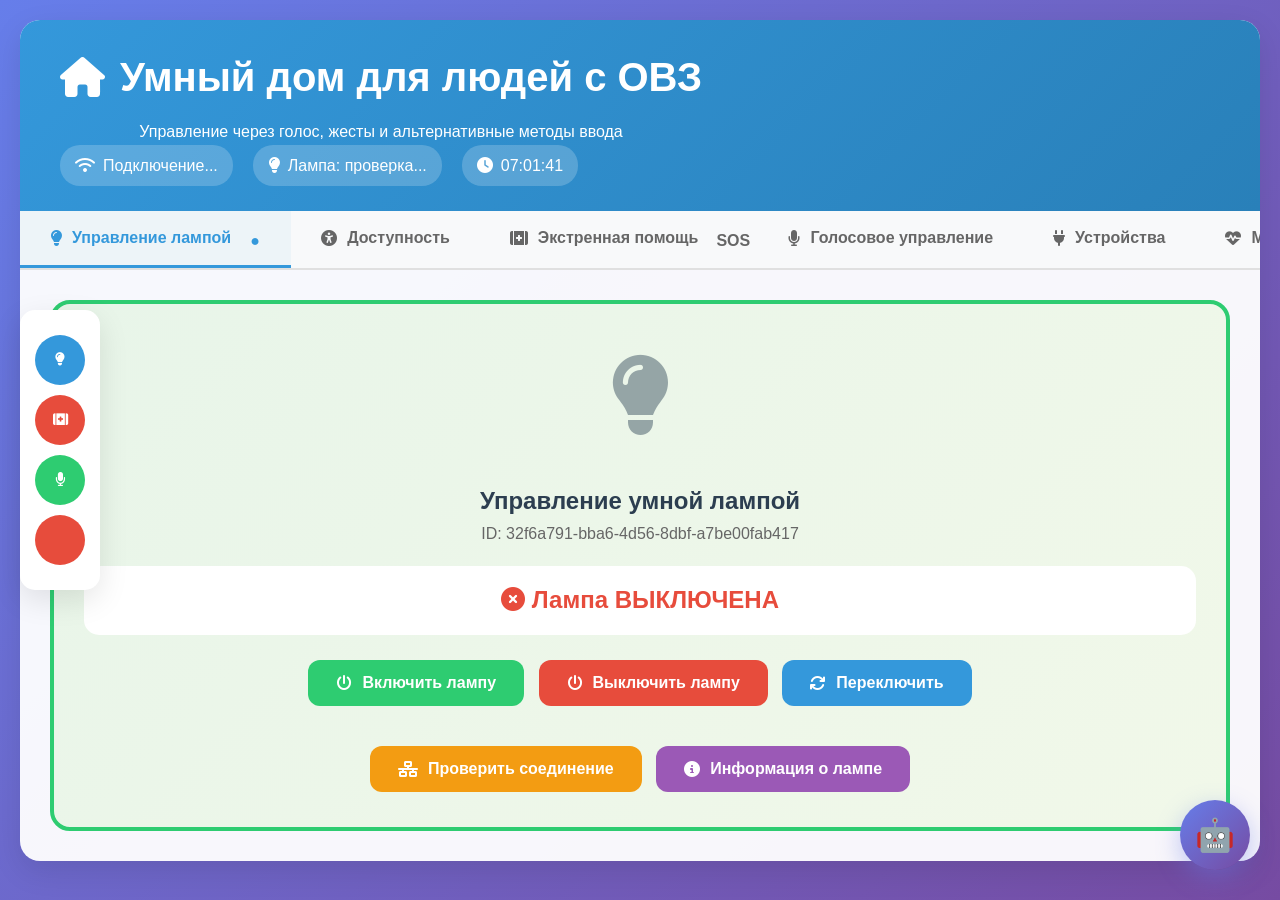
==== index.html @ 2a5819a3 "Add files via upload" ====
<!DOCTYPE html>
<html lang="ru">
<head>
    <meta charset="UTF-8">
    <meta name="viewport" content="width=device-width, initial-scale=1.0">
    <title>Умный дом для людей с ОВЗ</title>
    <link rel="stylesheet" href="https://cdnjs.cloudflare.com/ajax/libs/font-awesome/6.4.0/css/all.min.css">
    <style>
        /* ========== СБРОС СТИЛЕЙ И ОСНОВНЫЕ НАСТРОЙКИ ========== */
        * {
            margin: 0;
            padding: 0;
            box-sizing: border-box;
        }

        :root {
            --primary-color: #3498db;
            --secondary-color: #2ecc71;
            --danger-color: #e74c3c;
            --warning-color: #f39c12;
            --dark-color: #2c3e50;
            --light-color: #ecf0f1;
            --bg-gradient: linear-gradient(135deg, #667eea 0%, #764ba2 100%);
            --card-shadow: 0 10px 30px rgba(0, 0, 0, 0.1);
            --transition: all 0.3s ease;
        }

        body {
            font-family: 'Segoe UI', Tahoma, Geneva, Verdana, sans-serif;
            background: var(--bg-gradient);
            color: #333;
            line-height: 1.6;
            min-height: 100vh;
            padding: 20px;
        }

        .container {
            max-width: 1400px;
            margin: 0 auto;
            background: rgba(255, 255, 255, 0.95);
            border-radius: 20px;
            box-shadow: var(--card-shadow);
            overflow: hidden;
        }

        header {
            background: linear-gradient(135deg, var(--primary-color), #2980b9);
            color: white;
            padding: 25px 40px;
            text-align: center;
        }

        .header-content {
            display: flex;
            justify-content: space-between;
            align-items: center;
            flex-wrap: wrap;
        }

        h1 {
            font-size: 2.5rem;
            margin-bottom: 10px;
            display: flex;
            align-items: center;
            gap: 15px;
        }

        .status-bar {
            display: flex;
            gap: 20px;
            flex-wrap: wrap;
        }

        .status-item {
            background: rgba(255, 255, 255, 0.2);
            padding: 8px 15px;
            border-radius: 20px;
            display: flex;
            align-items: center;
            gap: 8px;
        }

        /* ========== ВКЛАДКИ ========== */
        .tabs {
            display: flex;
            background: #f8f9fa;
            border-bottom: 2px solid #e0e0e0;
            overflow-x: auto;
        }

        .tab-btn {
            padding: 18px 30px;
            background: none;
            border: none;
            border-bottom: 3px solid transparent;
            font-size: 16px;
            font-weight: 600;
            color: #666;
            cursor: pointer;
            display: flex;
            align-items: center;
            gap: 10px;
            white-space: nowrap;
            transition: var(--transition);
        }

        .tab-btn:hover {
            background: rgba(52, 152, 219, 0.1);
            color: var(--primary-color);
        }

        .tab-btn.active {
            color: var(--primary-color);
            border-bottom-color: var(--primary-color);
            background: rgba(52, 152, 219, 0.05);
        }

        .tab-content {
            display: none;
            padding: 30px;
            animation: fadeIn 0.5s ease;
        }

        @keyframes fadeIn {
            from { opacity: 0; transform: translateY(10px); }
            to { opacity: 1; transform: translateY(0); }
        }

        .tab-content.active {
            display: block;
        }

        /* ========== КАРТОЧКИ ========== */
        .cards-grid {
            display: grid;
            grid-template-columns: repeat(auto-fill, minmax(350px, 1fr));
            gap: 25px;
            margin-top: 20px;
        }

        .card {
            background: white;
            border-radius: 15px;
            padding: 25px;
            box-shadow: 0 5px 15px rgba(0, 0, 0, 0.05);
            border: 2px solid #f0f0f0;
            transition: var(--transition);
        }

        .card:hover {
            transform: translateY(-5px);
            box-shadow: 0 15px 30px rgba(0, 0, 0, 0.1);
        }

        .card-header {
            display: flex;
            justify-content: space-between;
            align-items: center;
            margin-bottom: 20px;
            padding-bottom: 15px;
            border-bottom: 2px solid #f0f0f0;
        }

        .card-title {
            font-size: 1.4rem;
            color: var(--dark-color);
            display: flex;
            align-items: center;
            gap: 10px;
        }

        /* ========== КНОПКИ ========== */
        .btn {
            padding: 14px 28px;
            border: none;
            border-radius: 12px;
            font-size: 16px;
            font-weight: 600;
            cursor: pointer;
            display: inline-flex;
            align-items: center;
            gap: 10px;
            transition: var(--transition);
            margin: 5px;
        }

        .btn-primary {
            background: var(--primary-color);
            color: white;
        }
        .btn-primary:hover {
            background: #2980b9;
            transform: translateY(-2px);
        }

        .btn-success {
            background: var(--secondary-color);
            color: white;
        }
        .btn-success:hover {
            background: #27ae60;
        }

        .btn-danger {
            background: var(--danger-color);
            color: white;
        }
        .btn-danger:hover {
            background: #c0392b;
        }

        .btn-warning {
            background: var(--warning-color);
            color: white;
        }
        .btn-warning:hover {
            background: #d68910;
        }

        .btn:disabled {
            opacity: 0.5;
            cursor: not-allowed;
        }

        .badge {
            display: inline-block;
            width: 12px;
            height: 12px;
            border-radius: 50%;
            margin-left: 8px;
        }
        .badge.online { background-color: #2ecc71; box-shadow: 0 0 8px #2ecc71; }
        .badge.offline { background-color: #e74c3c; box-shadow: 0 0 8px #e74c3c; }

        /* ========== ЛОГ СОБЫТИЙ ========== */
        .log-container {
            background: #1a1a1a;
            color: #00ff00;
            padding: 20px;
            border-radius: 15px;
            height: 300px;
            overflow-y: auto;
            font-family: 'Courier New', monospace;
            margin-top: 20px;
        }

        .log-entry {
            padding: 10px;
            border-bottom: 1px solid #333;
            animation: slideIn 0.3s ease;
        }

        @keyframes slideIn {
            from { opacity: 0; transform: translateX(-10px); }
            to { opacity: 1; transform: translateX(0); }
        }

        /* ========== ЭКСТРЕННАЯ ПАНЕЛЬ ========== */
        .emergency-panel {
            background: linear-gradient(135deg, #ffcccc, #ff9999);
            padding: 25px;
            border-radius: 15px;
            border: 3px solid var(--danger-color);
            text-align: center;
        }

        .sos-button {
            animation: sosPulse 1.5s infinite;
            padding: 20px 40px;
            font-size: 24px;
        }

        @keyframes sosPulse {
            0% { transform: scale(1); box-shadow: 0 0 0 0 rgba(231, 76, 60, 0.7); }
            50% { transform: scale(1.05); box-shadow: 0 0 0 15px rgba(231, 76, 60, 0); }
            100% { transform: scale(1); box-shadow: 0 0 0 0 rgba(231, 76, 60, 0); }
        }

        /* ========== ГОЛОСОВАЯ ОБРАТНАЯ СВЯЗЬ ========== */
        .voice-feedback {
            position: fixed;
            bottom: 20px;
            right: 20px;
            background: white;
            padding: 15px;
            border-radius: 15px;
            box-shadow: 0 10px 30px rgba(0,0,0,0.2);
            z-index: 1000;
            display: flex;
            align-items: center;
            gap: 15px;
        }

        .voice-animation {
            width: 40px;
            height: 40px;
            background: var(--primary-color);
            border-radius: 50%;
            animation: pulse 1.5s infinite;
        }

        @keyframes pulse {
            0% { transform: scale(1); opacity: 1; }
            50% { transform: scale(1.1); opacity: 0.7; }
            100% { transform: scale(1); opacity: 1; }
        }

        /* ========== УВЕДОМЛЕНИЯ ========== */
        .notification {
            position: fixed;
            top: 20px;
            right: 20px;
            padding: 20px;
            border-radius: 10px;
            color: white;
            z-index: 1000;
            animation: slideInRight 0.5s ease;
            display: flex;
            align-items: center;
            gap: 15px;
        }

        @keyframes slideInRight {
            from { transform: translateX(100%); opacity: 0; }
            to { transform: translateX(0); opacity: 1; }
        }

        .notification-success { background: var(--secondary-color); }
        .notification-error { background: var(--danger-color); }
        .notification-info { background: var(--primary-color); }

        /* ========== АДАПТИВНОСТЬ ========== */
        @media (max-width: 768px) {
            .container { padding: 10px; }
            header { padding: 20px; }
            h1 { font-size: 1.8rem; }
            .tabs { flex-wrap: wrap; }
            .tab-btn { padding: 15px; flex: 1; min-width: 120px; }
            .cards-grid { grid-template-columns: 1fr; }
            .btn { width: 100%; margin: 5px 0; }
        }
    </style>
</head>
<body>
    <!-- Быстрый доступ -->
    <div class="quick-access" style="position: fixed; left: 20px; top: 50%; transform: translateY(-50%); background: white; border-radius: 15px; padding: 15px; box-shadow: 0 10px 30px rgba(0,0,0,0.1); z-index: 1000;">
        <button class="quick-access-btn" onclick="openTab('lamp')" title="Управление лампой" style="width:50px; height:50px; border-radius:50%; background:#3498db; color:white; border:none; margin:10px 0; cursor:pointer; display:flex; align-items:center; justify-content:center; transition:all 0.3s;" aria-label="Управление лампой">
            <i class="fas fa-lightbulb"></i>
        </button>
        <button class="quick-access-btn" onclick="openTab('emergency')" title="Экстренная помощь" style="width:50px; height:50px; border-radius:50%; background:#e74c3c; color:white; border:none; margin:10px 0; cursor:pointer; display:flex; align-items:center; justify-content:center; transition:all 0.3s;" aria-label="Экстренная помощь">
            <i class="fas fa-first-aid"></i>
        </button>
        <button class="quick-access-btn" onclick="openTab('voice')" title="Голосовое управление" style="width:50px; height:50px; border-radius:50%; background:#2ecc71; color:white; border:none; margin:10px 0; cursor:pointer; display:flex; align-items:center; justify-content:center; transition:all 0.3s;" aria-label="Голосовое управление">
            <i class="fas fa-microphone"></i>
        </button>
        <button class="quick-access-btn" onclick="activateSOS()" title="SOS" style="width:50px; height:50px; border-radius:50%; background:#e74c3c; color:white; border:none; margin:10px 0; cursor:pointer; display:flex; align-items:center; justify-content:center; transition:all 0.3s; animation:sosPulse 1.5s infinite;" aria-label="Экстренная кнопка SOS">
            <i class="fas fa-sos"></i>
        </button>
    </div>

    <!-- Голосовая обратная связь -->
    <div class="voice-feedback" id="voiceFeedback" style="display: none;" aria-live="polite">
        <div class="voice-animation"></div>
        <div id="voiceText">Слушаю вашу команду...</div>
    </div>

    <!-- Уведомления -->
    <div id="notificationArea" aria-live="assertive"></div>

    <div class="container">
        <!-- Шапка -->
        <header>
            <div class="header-content">
                <div>
                    <h1><i class="fas fa-home" aria-hidden="true"></i> Умный дом для людей с ОВЗ</h1>
                    <p>Управление через голос, жесты и альтернативные методы ввода</p>
                </div>
                <div class="status-bar">
                    <div class="status-item" id="connectionStatus">
                        <i class="fas fa-wifi" aria-hidden="true"></i> <span>Подключение...</span>
                    </div>
                    <div class="status-item" id="lampStatusHeader">
                        <i class="fas fa-lightbulb" aria-hidden="true"></i> <span>Лампа: проверка...</span>
                    </div>
                    <div class="status-item">
                        <i class="fas fa-clock" aria-hidden="true"></i> <span id="currentTime">00:00</span>
                    </div>
                </div>
            </div>
        </header>

        <!-- Вкладки -->
        <div class="tabs" role="tablist">
            <button class="tab-btn active" onclick="openTab('lamp')" id="tabLamp" role="tab" aria-selected="true" aria-controls="tabLampContent">
                <i class="fas fa-lightbulb" aria-hidden="true"></i> Управление лампой <span class="badge" id="lampBadge">●</span>
            </button>
            <button class="tab-btn" onclick="openTab('accessibility')" id="tabAccessibility" role="tab" aria-selected="false" aria-controls="tabAccessibilityContent">
                <i class="fas fa-universal-access" aria-hidden="true"></i> Доступность
            </button>
            <button class="tab-btn" onclick="openTab('emergency')" id="tabEmergency" role="tab" aria-selected="false" aria-controls="tabEmergencyContent">
                <i class="fas fa-first-aid" aria-hidden="true"></i> Экстренная помощь <span class="badge">SOS</span>
            </button>
            <button class="tab-btn" onclick="openTab('voice')" id="tabVoice" role="tab" aria-selected="false" aria-controls="tabVoiceContent">
                <i class="fas fa-microphone" aria-hidden="true"></i> Голосовое управление
            </button>
            <button class="tab-btn" onclick="openTab('devices')" id="tabDevices" role="tab" aria-selected="false" aria-controls="tabDevicesContent">
                <i class="fas fa-plug" aria-hidden="true"></i> Устройства
            </button>
            <button class="tab-btn" onclick="openTab('monitoring')" id="tabMonitoring" role="tab" aria-selected="false" aria-controls="tabMonitoringContent">
                <i class="fas fa-heartbeat" aria-hidden="true"></i> Мониторинг
            </button>
            <button class="tab-btn" onclick="openTab('log')" id="tabLog" role="tab" aria-selected="false" aria-controls="tabLogContent">
                <i class="fas fa-history" aria-hidden="true"></i> Лог событий <span class="badge" id="logBadge">0</span>
            </button>
        </div>

        <!-- Вкладка Лампа -->
        <div id="tabLampContent" class="tab-content active" role="tabpanel" aria-labelledby="tabLamp">
            <div class="lamp-control-panel" style="background: linear-gradient(135deg, #e8f5e9, #f1f8e9); padding:30px; border-radius:20px; border:4px solid #2ecc71; text-align:center;">
                <div class="lamp-icon" id="lampIcon" style="font-size:80px; margin-bottom:20px; transition:all 0.3s; color:#95a5a6;">
                    <i class="fas fa-lightbulb" aria-hidden="true"></i>
                </div>
                <h2 style="color:#2c3e50;">Управление умной лампой</h2>
                <p style="color:#666; margin-bottom:20px;">ID: 32f6a791-bba6-4d56-8dbf-a7be00fab417</p>
                <div class="lamp-status" id="lampStatusText" style="font-size:1.5rem; font-weight:bold; margin:20px 0; padding:15px; border-radius:15px; background:white; color:#e74c3c;">
                    <i class="fas fa-times-circle" aria-hidden="true"></i> Лампа ВЫКЛЮЧЕНА
                </div>
                <div class="btn-group">
                    <button class="btn btn-success btn-lg" onclick="controlLamp('on')" id="btnLampOn">
                        <i class="fas fa-power-off" aria-hidden="true"></i> Включить лампу
                    </button>
                    <button class="btn btn-danger btn-lg" onclick="controlLamp('off')" id="btnLampOff">
                        <i class="fas fa-power-off" aria-hidden="true"></i> Выключить лампу
                    </button>
                    <button class="btn btn-primary btn-lg" onclick="controlLamp('toggle')">
                        <i class="fas fa-sync" aria-hidden="true"></i> Переключить
                    </button>
                </div>
                <div style="margin-top:30px;">
                    <button class="btn btn-warning" onclick="testLampConnection()">
                        <i class="fas fa-network-wired" aria-hidden="true"></i> Проверить соединение
                    </button>
                    <button class="btn" onclick="getLampInfo()" style="background:#9b59b6; color:white;">
                        <i class="fas fa-info-circle" aria-hidden="true"></i> Информация о лампе
                    </button>
                </div>
                <div id="lampInfo" style="margin-top:20px; padding:20px; background:white; border-radius:10px; display:none;">
                    <h3><i class="fas fa-info-circle" aria-hidden="true"></i> Информация о лампе</h3>
                    <div id="lampInfoContent"></div>
                </div>
            </div>
        </div>

        <!-- Вкладка Доступность -->
        <div id="tabAccessibilityContent" class="tab-content" role="tabpanel" aria-labelledby="tabAccessibility">
            <div class="accessibility-panel" style="background: linear-gradient(135deg, #e3f2fd, #f3e5f5); padding:25px; border-radius:15px; border:3px solid #3498db;">
                <h2><i class="fas fa-universal-access" aria-hidden="true"></i> Настройки доступности</h2>
                <p>Адаптируйте интерфейс под свои потребности</p>
                <div class="cards-grid">
                    <div class="card">
                        <div class="card-header"><h3 class="card-title"><i class="fas fa-text-height"></i> Визуальные настройки</h3></div>
                        <div class="btn-group">
                            <button class="btn" onclick="toggleHighContrast()" id="btnContrast"><i class="fas fa-adjust"></i> Высокая контрастность</button>
                            <button class="btn" onclick="toggleLargeText()" id="btnTextSize"><i class="fas fa-search-plus"></i> Крупный текст</button>
                            <button class="btn" onclick="toggleDyslexiaFont()" id="btnDyslexia"><i class="fas fa-font"></i> Шрифт для дислексии</button>
                            <button class="btn" onclick="reduceMotion()"><i class="fas fa-running"></i> Уменьшить анимацию</button>
                        </div>
                    </div>
                    <div class="card">
                        <div class="card-header"><h3 class="card-title"><i class="fas fa-volume-up"></i> Звуковые настройки</h3></div>
                        <div class="btn-group">
                            <button class="btn" onclick="toggleSoundFeedback()" id="btnSound"><i class="fas fa-bell"></i> Звуковая обратная связь</button>
                            <button class="btn" onclick="toggleVoiceNavigation()"><i class="fas fa-road"></i> Голосовая навигация</button>
                            <button class="btn" onclick="screenReader()"><i class="fas fa-blind"></i> Экранный диктор</button>
                        </div>
                    </div>
                    <div class="card">
                        <div class="card-header"><h3 class="card-title"><i class="fas fa-mouse-pointer"></i> Управление вводом</h3></div>
                        <div class="btn-group">
                            <button class="btn" onclick="enableKeyboardNavigation()"><i class="fas fa-keyboard"></i> Управление с клавиатуры</button>
                            <button class="btn" onclick="enableHeadTracking()"><i class="fas fa-user"></i> Управление головой</button>
                            <button class="btn" onclick="enableEyeTracking()"><i class="fas fa-eye"></i> Управление взглядом</button>
                        </div>
                    </div>
                </div>
                <div style="margin-top:30px;">
                    <h3><i class="fas fa-sliders-h"></i> Дополнительные настройки</h3>
                    <div class="btn-group">
                        <button class="btn btn-success" onclick="saveAccessibilitySettings()"><i class="fas fa-save"></i> Сохранить настройки</button>
                        <button class="btn" onclick="resetAccessibilitySettings()"><i class="fas fa-undo"></i> Сбросить настройки</button>
                        <button class="btn" onclick="exportSettings()"><i class="fas fa-download"></i> Экспорт настроек</button>
                    </div>
                </div>
            </div>
        </div>

        <!-- Вкладка Экстренная помощь -->
        <div id="tabEmergencyContent" class="tab-content" role="tabpanel" aria-labelledby="tabEmergency">
            <div class="emergency-panel">
                <h2><i class="fas fa-first-aid" aria-hidden="true"></i> Экстренная помощь</h2>
                <p style="margin-bottom:30px;">Нажмите кнопку SOS в случае опасности</p>
                <button class="btn btn-danger btn-lg sos-button" onclick="activateEmergencySOS()" aria-label="Экстренная кнопка SOS">
                    <i class="fas fa-sos" aria-hidden="true"></i> КНОПКА SOS
                </button>
                <div style="margin-top:40px;">
                    <h3><i class="fas fa-phone-alt"></i> Быстрый вызов</h3>
                    <div class="cards-grid">
                        <div class="card">
                            <h4><i class="fas fa-ambulance"></i> Скорая помощь</h4>
                            <button class="btn btn-danger btn-block" onclick="callAmbulance()">Вызвать скорую</button>
                        </div>
                        <div class="card">
                            <h4><i class="fas fa-user-md"></i> Дежурный врач</h4>
                            <button class="btn btn-warning btn-block" onclick="callDoctor()">Вызвать врача</button>
                        </div>
                        <div class="card">
                            <h4><i class="fas fa-users"></i> Родственники</h4>
                            <button class="btn btn-primary btn-block" onclick="callRelative()">Позвонить родным</button>
                        </div>
                    </div>
                </div>
                <div style="margin-top:30px;">
                    <h3><i class="fas fa-history"></i> История вызовов</h3>
                    <div id="emergencyHistory" class="log-container" style="height:200px;"></div>
                </div>
            </div>
        </div>

        <!-- Вкладка Голосовое управление -->
        <div id="tabVoiceContent" class="tab-content" role="tabpanel" aria-labelledby="tabVoice">
            <div class="card">
                <div class="card-header">
                    <h3 class="card-title"><i class="fas fa-microphone"></i> Голосовое управление</h3>
                    <div class="indicator" id="voiceStatusIndicator"><i class="fas fa-microphone-slash"></i> Не активно</div>
                </div>
                <div style="text-align:center; padding:30px;">
                    <div class="voice-animation" style="width:100px; height:100px; margin:0 auto 30px;"></div>
                    <button class="btn btn-success btn-lg" onclick="startVoiceControl()" id="btnStartVoice"><i class="fas fa-microphone"></i> Начать голосовое управление</button>
                    <button class="btn btn-danger" onclick="stopVoiceControl()" id="btnStopVoice" style="display:none;"><i class="fas fa-stop-circle"></i> Остановить</button>
                </div>
                <div style="margin-top:30px;">
                    <h4><i class="fas fa-list"></i> Доступные команды</h4>
                    <div class="cards-grid">
                        <div class="card"><h5>💡 Лампы</h5> "Включи свет", "Выключи свет", "Включи лампочку Глеб", "Выключи Глеб"</div>
                        <div class="card"><h5>🧹 Пылесос</h5> "Включи пылесос", "Выключи пылесос", "Пылесос на базу"</div>
                        <div class="card"><h5>🆘 Экстренные</h5> "Помощь", "Вызови врача", "Вызови скорую"</div>
                    </div>
                </div>
                <div style="margin-top:30px;">
                    <h4><i class="fas fa-comment-dots"></i> Распознанная речь</h4>
                    <div id="voiceOutput" style="padding:20px; background:#f8f9fa; border-radius:10px; min-height:100px;"></div>
                </div>
            </div>
        </div>

        <!-- Вкладка Устройства -->
        <div id="tabDevicesContent" class="tab-content" role="tabpanel" aria-labelledby="tabDevices">
            <h2 style="margin-bottom:20px;"><i class="fas fa-plug"></i> Управление всеми устройствами</h2>
            <!-- Яндекс лампа -->
            <div class="card" style="margin-bottom:20px;">
                <div class="card-header">
                    <h3 class="card-title"><i class="fas fa-lightbulb"></i> Яндекс лампа</h3>
                    <span class="badge" id="yandexLampStatusBadge" title="Статус устройства"></span>
                </div>
                <div style="display:flex; gap:15px; flex-wrap:wrap;">
                    <button class="btn btn-success" onclick="controlDevice('yandexLamp', 'on')" id="yandexLampOnBtn">✅ Включить</button>
                    <button class="btn btn-danger" onclick="controlDevice('yandexLamp', 'off')" id="yandexLampOffBtn">❌ Выключить</button>
                    <button class="btn btn-primary" onclick="controlDevice('yandexLamp', 'toggle')">🔄 Переключить</button>
                </div>
                <div style="margin-top:15px; font-size:14px; color:#666;">ID: <code>32f6a791-bba6-4d56-8dbf-a7be00fab417</code></div>
            </div>
            <!-- Лампочка Глеб -->
            <div class="card" style="margin-bottom:20px;">
                <div class="card-header">
                    <h3 class="card-title"><i class="fas fa-lightbulb"></i> Лампочка Глеб</h3>
                    <span class="badge" id="glebLampStatusBadge" title="Статус устройства"></span>
                </div>
                <div style="display:flex; gap:15px; flex-wrap:wrap;">
                    <button class="btn btn-success" onclick="controlDevice('glebLamp', 'on')" id="glebLampOnBtn">✅ Включить</button>
                    <button class="btn btn-danger" onclick="controlDevice('glebLamp', 'off')" id="glebLampOffBtn">❌ Выключить</button>
                    <button class="btn btn-primary" onclick="controlDevice('glebLamp', 'toggle')">🔄 Переключить</button>
                </div>
                <div style="margin-top:15px; font-size:14px; color:#666;">ID: <code>306ba9d7-5f63-434c-b12e-1bf9bdc7bbf7</code></div>
            </div>
            <!-- Пылесос -->
            <div class="card" style="margin-bottom:20px;">
                <div class="card-header">
                    <h3 class="card-title"><i class="fas fa-robot"></i> Пылесос</h3>
                    <span class="badge" id="vacuumStatusBadge" title="Статус устройства"></span>
                </div>
                <div style="display:flex; gap:15px; flex-wrap:wrap;">
                    <button class="btn btn-success" onclick="controlDevice('vacuum', 'on')" id="vacuumOnBtn">▶️ Запустить</button>
                    <button class="btn btn-danger" onclick="controlDevice('vacuum', 'off')" id="vacuumOffBtn">⏹️ Остановить</button>
                    <button class="btn btn-warning" onclick="controlDevice('vacuum', 'dock')">🏠 На базу</button>
                </div>
                <div style="margin-top:15px; font-size:14px; color:#666;">ID: <code>6e093be5-e7c7-47d6-ad08-ce7f0221cb2e</code></div>
            </div>
        </div>

        <!-- Вкладка Мониторинг (заглушка) -->
        <div id="tabMonitoringContent" class="tab-content" role="tabpanel" aria-labelledby="tabMonitoring">
            <h2>Медицинский мониторинг</h2>
            <p>Скоро здесь будет медицинский мониторинг...</p>
        </div>

        <!-- Вкладка Лог событий -->
        <div id="tabLogContent" class="tab-content" role="tabpanel" aria-labelledby="tabLog">
            <div class="card">
                <div class="card-header">
                    <h3 class="card-title"><i class="fas fa-history"></i> Лог событий системы</h3>
                    <div class="btn-group">
                        <button class="btn" onclick="clearLog()"><i class="fas fa-trash"></i> Очистить</button>
                        <button class="btn" onclick="exportLog()"><i class="fas fa-download"></i> Экспорт</button>
                        <button class="btn" onclick="toggleAutoScroll()" id="btnAutoScroll"><i class="fas fa-arrow-down"></i> Автопрокрутка: ВКЛ</button>
                    </div>
                </div>
                <div class="log-container" id="systemLog" aria-live="polite"></div>
                <div style="margin-top:20px;">
                    <h4><i class="fas fa-filter"></i> Фильтр лога</h4>
                    <div class="btn-group">
                        <button class="btn active" onclick="filterLog('all')">Все</button>
                        <button class="btn" onclick="filterLog('success')">Успех</button>
                        <button class="btn" onclick="filterLog('error')">Ошибки</button>
                        <button class="btn" onclick="filterLog('voice')">Голос</button>
                        <button class="btn" onclick="filterLog('emergency')">Экстренные</button>
                        <button class="btn" onclick="filterLog('lamp')">Лампа</button>
                    </div>
                </div>
            </div>
        </div>
    </div>

    <!-- AI Помощник - Кнопка запуска -->
    <button id="aiLauncherBtn" style="position:fixed; bottom:30px; right:30px; width:70px; height:70px; border-radius:50%; background:linear-gradient(135deg,#667eea 0%,#764ba2 100%); border:none; color:white; font-size:32px; cursor:pointer; box-shadow:0 8px 25px rgba(102,126,234,0.4); z-index:10000; display:flex; align-items:center; justify-content:center; transition:all 0.3s;" aria-label="Открыть AI помощника">🤖</button>

    <!-- AI Помощник - Окно чата (здесь можно вставить ваш полный код AI) -->
    <div id="aiChatContainer" style="display:none; position:fixed; bottom:120px; right:30px; width:400px; height:600px; background:white; border-radius:20px; box-shadow:0 20px 60px rgba(0,0,0,0.3); z-index:10001; overflow:hidden; border:3px solid #667eea; font-family:'Segoe UI', sans-serif;">
        <!-- Ваш существующий код AI помощника (вставьте его сюда) -->
    </div>

    <!-- ==================== ПОЛНЫЙ JAVASCRIPT ==================== -->
    <script>
        // ------------------------------------------------------------
        //  ГЛОБАЛЬНЫЕ КОНСТАНТЫ И ПЕРЕМЕННЫЕ
        // ------------------------------------------------------------
        const LAMP_API = '/api/lamp';
        const GLEB_API = '/api/gleb';
        const VACUUM_API = '/api/vacuum';

        const LAMP_ID = '32f6a791-bba6-4d56-8dbf-a7be00fab417';
        const GLEB_ID = '306ba9d7-5f63-434c-b12e-1bf9bdc7bbf7';
        const VACUUM_ID = '6e093be5-e7c7-47d6-ad08-ce7f0221cb2e';

        let deviceStates = {
            yandexLamp: { isOn: false },
            glebLamp: { isOn: false },
            vacuum: { isOn: false }
        };

        let voiceRecognition = null;
        let isListening = false;
        let logEntries = [];
        let autoScroll = true;
        let accessibilitySettings = {
            highContrast: false,
            largeText: false,
            dyslexiaFont: false,
            soundFeedback: true,
            reducedMotion: false
        };

        // ------------------------------------------------------------
        //  УПРАВЛЕНИЕ ВКЛАДКАМИ
        // ------------------------------------------------------------
        function openTab(tabName) {
            document.querySelectorAll('.tab-content').forEach(t => t.classList.remove('active'));
            document.querySelectorAll('.tab-btn').forEach(b => {
                b.classList.remove('active');
                b.setAttribute('aria-selected', 'false');
            });
            const contentId = `tab${tabName.charAt(0).toUpperCase() + tabName.slice(1)}Content`;
            const tabId = `tab${tabName.charAt(0).toUpperCase() + tabName.slice(1)}`;
            document.getElementById(contentId)?.classList.add('active');
            document.getElementById(tabId)?.classList.add('active');
            document.getElementById(tabId)?.setAttribute('aria-selected', 'true');
            logEvent(`📂 Открыта вкладка: ${tabName}`, 'system');
        }

        // ------------------------------------------------------------
        //  УПРАВЛЕНИЕ УСТРОЙСТВАМИ (УНИВЕРСАЛЬНОЕ)
        // ------------------------------------------------------------
        async function controlDevice(deviceKey, action) {
            let url = '';
            switch(deviceKey) {
                case 'yandexLamp': url = `${LAMP_API}/${action}`; break;
                case 'glebLamp':   url = `${GLEB_API}/${action}`; break;
                case 'vacuum':     url = `${VACUUM_API}/${action}`; break;
                default: return;
            }
            try {
                logEvent(`🎯 ${deviceKey}: ${action}`, 'system');
                const response = await fetch(url);
                const result = await response.json();
                if (result.success) {
                    showNotification(`✅ ${deviceKey} – ${action}`, 'success');
                    logEvent(`✅ ${deviceKey} – ${action}`, 'success');
                    if (deviceKey === 'vacuum') {
                        if (action === 'on') deviceStates.vacuum.isOn = true;
                        else if (action === 'off' || action === 'dock') deviceStates.vacuum.isOn = false;
                    } else {
                        if (action === 'on') deviceStates[deviceKey].isOn = true;
                        else if (action === 'off') deviceStates[deviceKey].isOn = false;
                        else if (action === 'toggle') deviceStates[deviceKey].isOn = !deviceStates[deviceKey].isOn;
                    }
                    updateDeviceUI(deviceKey);
                    updateDeviceBadge(deviceKey, deviceStates[deviceKey]?.isOn ?? false);
                } else {
                    showNotification(`❌ Ошибка: ${result.error}`, 'error');
                    logEvent(`❌ ${deviceKey}: ${result.error}`, 'error');
                }
            } catch (e) {
                showNotification('❌ Ошибка сети', 'error');
                logEvent(`❌ Сеть: ${e.message}`, 'error');
            }
        }

        function updateDeviceUI(deviceKey) {
            if (deviceKey === 'yandexLamp' || deviceKey === 'glebLamp') {
                const onBtn = document.getElementById(`${deviceKey}OnBtn`);
                const offBtn = document.getElementById(`${deviceKey}OffBtn`);
                if (onBtn && offBtn) {
                    onBtn.disabled = deviceStates[deviceKey].isOn;
                    offBtn.disabled = !deviceStates[deviceKey].isOn;
                }
            } else if (deviceKey === 'vacuum') {
                const onBtn = document.getElementById('vacuumOnBtn');
                const offBtn = document.getElementById('vacuumOffBtn');
                if (onBtn && offBtn) {
                    onBtn.disabled = deviceStates.vacuum.isOn;
                    offBtn.disabled = !deviceStates.vacuum.isOn;
                }
            }
        }

        function updateDeviceBadge(deviceKey, isOn) {
            const badge = document.getElementById(`${deviceKey}StatusBadge`);
            if (badge) {
                badge.className = `badge ${isOn ? 'online' : 'offline'}`;
                badge.title = isOn ? 'Включено' : 'Выключено';
            }
        }

        async function checkDeviceStatus(deviceKey) {
            let url = '';
            if (deviceKey === 'yandexLamp') url = `${LAMP_API}/status`;
            else if (deviceKey === 'glebLamp') url = `${GLEB_API}/status`;
            else if (deviceKey === 'vacuum') url = `${VACUUM_API}/status`;
            else return;
            try {
                const res = await fetch(url);
                const data = await res.json();
                if (data.success) {
                    if (deviceKey === 'vacuum') deviceStates.vacuum.isOn = data.state.isOn;
                    else deviceStates[deviceKey].isOn = data.state.isOn;
                    updateDeviceUI(deviceKey);
                    updateDeviceBadge(deviceKey, deviceStates[deviceKey]?.isOn ?? false);
                }
            } catch (e) {
                console.warn(`Ошибка получения статуса ${deviceKey}:`, e);
            }
        }

        function checkAllDevicesStatus() {
            checkDeviceStatus('yandexLamp');
            checkDeviceStatus('glebLamp');
            checkDeviceStatus('vacuum');
        }

        // ------------------------------------------------------------
        //  УПРАВЛЕНИЕ ЛАМПОЙ (старая вкладка)
        // ------------------------------------------------------------
        async function controlLamp(action) {
            try {
                const response = await fetch(`${LAMP_API}/${action}`);
                const result = await response.json();
                if (result.success) {
                    showNotification(`Лампа ${action === 'on' ? 'включена' : 'выключена'}`, 'success');
                    logEvent(`✅ Лампа ${action === 'on' ? 'включена' : 'выключена'}`, 'success');
                    deviceStates.yandexLamp.isOn = result.state?.isOn ?? (action === 'on');
                    updateLampUI(deviceStates.yandexLamp);
                    updateLampHeader(deviceStates.yandexLamp);
                    updateDeviceBadge('yandexLamp', deviceStates.yandexLamp.isOn);
                } else {
                    showNotification(`Ошибка: ${result.error}`, 'error');
                    logEvent(`❌ Ошибка лампы: ${result.error}`, 'error');
                }
            } catch (error) {
                showNotification('Ошибка соединения', 'error');
                logEvent(`❌ Ошибка сети: ${error.message}`, 'error');
            }
        }

        async function checkLampStatus() {
            try {
                const response = await fetch(`${LAMP_API}/status`);
                const result = await response.json();
                if (result.success) {
                    deviceStates.yandexLamp.isOn = result.state.isOn;
                    updateLampUI(deviceStates.yandexLamp);
                    updateLampHeader(deviceStates.yandexLamp);
                    updateDeviceBadge('yandexLamp', result.state.isOn);
                }
            } catch (e) {}
        }

        function updateLampUI(state) {
            const isOn = state.isOn;
            const lampIcon = document.getElementById('lampIcon');
            const statusText = document.getElementById('lampStatusText');
            const btnOn = document.getElementById('btnLampOn');
            const btnOff = document.getElementById('btnLampOff');
            if (isOn) {
                lampIcon.className = 'lamp-icon lamp-on';
                lampIcon.style.color = '#f1c40f';
                statusText.innerHTML = '<i class="fas fa-check-circle"></i> Лампа ВКЛЮЧЕНА';
                statusText.style.color = '#27ae60';
                btnOn.disabled = true;
                btnOff.disabled = false;
            } else {
                lampIcon.className = 'lamp-icon lamp-off';
                lampIcon.style.color = '#95a5a6';
                statusText.innerHTML = '<i class="fas fa-times-circle"></i> Лампа ВЫКЛЮЧЕНА';
                statusText.style.color = '#e74c3c';
                btnOn.disabled = false;
                btnOff.disabled = true;
            }
        }

        function updateLampHeader(state) {
            const isOn = state.isOn;
            const header = document.getElementById('lampStatusHeader');
            const badge = document.getElementById('lampBadge');
            if (isOn) {
                header.innerHTML = '<i class="fas fa-lightbulb"></i> <span>Лампа: ВКЛ</span>';
                header.style.background = 'rgba(46,204,113,0.3)';
                badge.style.color = '#2ecc71';
            } else {
                header.innerHTML = '<i class="fas fa-lightbulb"></i> <span>Лампа: ВЫКЛ</span>';
                header.style.background = 'rgba(231,76,60,0.3)';
                badge.style.color = '#e74c3c';
            }
        }

        // ------------------------------------------------------------
        //  ДОПОЛНИТЕЛЬНЫЕ ФУНКЦИИ ДЛЯ ЛАМПЫ (info, test)
        // ------------------------------------------------------------
        async function testLampConnection() {
            showNotification('Проверка соединения...', 'info');
            try {
                const res = await fetch(`${LAMP_API}/test`);
                const data = await res.json();
                if (data.success && data.lamp_found) showNotification(`✅ Лампа найдена: ${data.lamp_info.name}`, 'success');
                else showNotification('❌ Лампа не найдена', 'error');
            } catch(e) { showNotification('❌ Ошибка проверки', 'error'); }
        }

        async function getLampInfo() {
            try {
                const res = await fetch(`${LAMP_API}/info`);
                const data = await res.json();
                if (data.success) {
                    const div = document.getElementById('lampInfo');
                    div.style.display = 'block';
                    document.getElementById('lampInfoContent').innerHTML = `<p><strong>Название:</strong> ${data.device.name}</p><p><strong>Тип:</strong> ${data.device.type}</p><p><strong>Статус:</strong> ${data.device.online ? '✅ Онлайн' : '❌ Оффлайн'}</p>`;
                }
            } catch(e) { showNotification('Ошибка', 'error'); }
        }

        // ------------------------------------------------------------
        //  ДОСТУПНОСТЬ
        // ------------------------------------------------------------
        function loadSettings() {
            const saved = localStorage.getItem('accessibilitySettings');
            if (saved) { accessibilitySettings = JSON.parse(saved); applySettings(); }
        }
        function saveSettings() {
            localStorage.setItem('accessibilitySettings', JSON.stringify(accessibilitySettings));
            showNotification('Настройки сохранены', 'success');
        }
        function applySettings() {
            document.body.classList.toggle('high-contrast', accessibilitySettings.highContrast);
            document.getElementById('btnContrast').innerHTML = accessibilitySettings.highContrast ? '<i class="fas fa-adjust"></i> Обычный режим' : '<i class="fas fa-adjust"></i> Высокая контрастность';
            document.body.classList.toggle('large-text', accessibilitySettings.largeText);
            document.getElementById('btnTextSize').innerHTML = accessibilitySettings.largeText ? '<i class="fas fa-search-minus"></i> Обычный текст' : '<i class="fas fa-search-plus"></i> Крупный текст';
            document.body.classList.toggle('dyslexia-friendly', accessibilitySettings.dyslexiaFont);
            document.getElementById('btnDyslexia').innerHTML = accessibilitySettings.dyslexiaFont ? '<i class="fas fa-font"></i> Обычный шрифт' : '<i class="fas fa-font"></i> Шрифт для дислексии';
            if (accessibilitySettings.reducedMotion) document.documentElement.style.setProperty('--transition', 'none');
            else document.documentElement.style.setProperty('--transition', 'all 0.3s ease');
        }
        function toggleHighContrast() { accessibilitySettings.highContrast = !accessibilitySettings.highContrast; applySettings(); saveSettings(); logEvent(`Контрастность: ${accessibilitySettings.highContrast ? 'высокая' : 'обычная'}`, 'system'); }
        function toggleLargeText() { accessibilitySettings.largeText = !accessibilitySettings.largeText; applySettings(); saveSettings(); logEvent(`Текст: ${accessibilitySettings.largeText ? 'крупный' : 'обычный'}`, 'system'); }
        function toggleDyslexiaFont() { accessibilitySettings.dyslexiaFont = !accessibilitySettings.dyslexiaFont; applySettings(); saveSettings(); logEvent(`Шрифт: ${accessibilitySettings.dyslexiaFont ? 'для дислексии' : 'обычный'}`, 'system'); }
        function reduceMotion() { accessibilitySettings.reducedMotion = !accessibilitySettings.reducedMotion; applySettings(); saveSettings(); logEvent(`Анимация: ${accessibilitySettings.reducedMotion ? 'уменьшена' : 'обычная'}`, 'system'); }
        function toggleSoundFeedback() { 
            accessibilitySettings.soundFeedback = !accessibilitySettings.soundFeedback; 
            document.getElementById('btnSound').innerHTML = accessibilitySettings.soundFeedback ? '<i class="fas fa-bell-slash"></i> Отключить звук' : '<i class="fas fa-bell"></i> Включить звук';
            saveSettings(); 
        }
        function toggleVoiceNavigation() { showNotification('Голосовая навигация активирована', 'info'); startVoiceControl(); }
        function screenReader() { 
            document.querySelectorAll('button, a, input').forEach(el => { if (!el.getAttribute('aria-label')) el.setAttribute('aria-label', el.textContent || el.placeholder || el.value); });
            showNotification('Экранный диктор активирован', 'info'); 
        }
        function enableKeyboardNavigation() { 
            document.querySelectorAll('.btn, .tab-btn, .card').forEach(el => el.setAttribute('tabindex', '0')); 
            showNotification('Управление с клавиатуры активировано', 'info'); 
        }
        function enableHeadTracking() { showNotification('Управление головой (имитация)', 'info'); }
        function enableEyeTracking() { showNotification('Управление взглядом (имитация)', 'info'); }
        function saveAccessibilitySettings() { saveSettings(); }
        function resetAccessibilitySettings() {
            accessibilitySettings = { highContrast: false, largeText: false, dyslexiaFont: false, soundFeedback: true, reducedMotion: false };
            applySettings(); saveSettings(); showNotification('Настройки сброшены', 'info');
        }
        function exportSettings() {
            const dataStr = JSON.stringify(accessibilitySettings, null, 2);
            const link = document.createElement('a');
            link.href = 'data:application/json;charset=utf-8,' + encodeURIComponent(dataStr);
            link.download = 'умный-дом-настройки.json';
            link.click();
            showNotification('Настройки экспортированы', 'success');
        }

        // ------------------------------------------------------------
        //  ЭКСТРЕННЫЕ ФУНКЦИИ
        // ------------------------------------------------------------
        function activateEmergencySOS() {
            logEvent('🚨 SOS АКТИВИРОВАН!', 'emergency');
            showNotification('SOS! Вызываю помощь...', 'error');
            if (accessibilitySettings.soundFeedback) playEmergencySound();
            setTimeout(() => callAmbulance(), 1000);
            setTimeout(() => callRelative(), 2000);
            addEmergencyHistory('🚑 Скорая помощь вызвана');
        }
        function activateSOS() { if (confirm('Активировать SOS?')) activateEmergencySOS(); }
        function callAmbulance() { logEvent('🚑 Вызов скорой', 'emergency'); showNotification('Скорая вызвана', 'error'); addEmergencyHistory('🚑 Скорая помощь'); }
        function callDoctor() { logEvent('👨‍⚕️ Вызов врача', 'emergency'); showNotification('Врач вызван', 'info'); addEmergencyHistory('👨‍⚕️ Дежурный врач'); }
        function callRelative() { logEvent('👨‍👩‍👧‍👦 Вызов родственника', 'emergency'); showNotification('Звонок родственнику', 'info'); addEmergencyHistory('👨‍👩‍👧‍👦 Родственник'); }
        function playEmergencySound() { 
            try { new Audio('https://assets.mixkit.co/sfx/preview/mixkit-emergency-alarm-siren-loop-1007.mp3').play(); } catch(e){} 
        }
        function addEmergencyHistory(msg) {
            const div = document.getElementById('emergencyHistory');
            if (!div) return;
            const time = new Date().toLocaleTimeString('ru-RU', {hour:'2-digit',minute:'2-digit',second:'2-digit'});
            const entry = document.createElement('div');
            entry.className = 'log-entry';
            entry.textContent = `[${time}] ${msg}`;
            div.appendChild(entry);
            div.scrollTop = div.scrollHeight;
        }

        // ------------------------------------------------------------
        //  ГОЛОСОВОЕ УПРАВЛЕНИЕ
        // ------------------------------------------------------------
        function initVoiceRecognition() {
            const SpeechRecognition = window.SpeechRecognition || window.webkitSpeechRecognition;
            if (!SpeechRecognition) { 
                document.getElementById('btnStartVoice').disabled = true; 
                document.getElementById('btnStartVoice').innerHTML = '<i class="fas fa-microphone-slash"></i> Голос не поддерживается';
                return;
            }
            voiceRecognition = new SpeechRecognition();
            voiceRecognition.lang = 'ru-RU';
            voiceRecognition.continuous = true;
            voiceRecognition.interimResults = true;
            voiceRecognition.onstart = function() {
                isListening = true;
                document.getElementById('voiceFeedback').style.display = 'flex';
                document.getElementById('voiceStatusIndicator').className = 'indicator indicator-online';
                document.getElementById('voiceStatusIndicator').innerHTML = '<i class="fas fa-microphone"></i> Активно';
                document.getElementById('btnStartVoice').style.display = 'none';
                document.getElementById('btnStopVoice').style.display = 'inline-flex';
                logEvent('🎤 Голосовое управление активировано', 'voice');
            };
            voiceRecognition.onresult = function(event) {
                let final = '';
                for (let i = event.resultIndex; i < event.results.length; i++) {
                    if (event.results[i].isFinal) final += event.results[i][0].transcript;
                }
                if (final) {
                    document.getElementById('voiceOutput').textContent = final;
                    document.getElementById('voiceText').textContent = final;
                    processVoiceCommand(final);
                }
            };
            voiceRecognition.onerror = function(e) { 
                logEvent(`❌ Ошибка речи: ${e.error}`, 'error'); 
                stopVoiceControl();
            };
            voiceRecognition.onend = function() {
                if (isListening) voiceRecognition.start();
                else {
                    document.getElementById('voiceFeedback').style.display = 'none';
                    document.getElementById('voiceStatusIndicator').innerHTML = '<i class="fas fa-microphone-slash"></i> Не активно';
                }
            };
        }

        function startVoiceControl() {
            if (!voiceRecognition) { showNotification('Голос не поддерживается', 'error'); return; }
            if (isListening) { stopVoiceControl(); return; }
            try { voiceRecognition.start(); showNotification('Голосовое управление запущено', 'success'); } 
            catch(e) { showNotification('Ошибка запуска', 'error'); }
        }

        function stopVoiceControl() {
            isListening = false;
            if (voiceRecognition) voiceRecognition.stop();
            document.getElementById('btnStartVoice').style.display = 'inline-flex';
            document.getElementById('btnStopVoice').style.display = 'none';
            showNotification('Голосовое управление остановлено', 'info');
        }

        function processVoiceCommand(command) {
            command = command.toLowerCase();
            logEvent(`🎤 Команда: "${command}"`, 'voice');
            if (command.includes('включи свет') || command.includes('включи лампу')) controlLamp('on');
            else if (command.includes('выключи свет') || command.includes('выключи лампу')) controlLamp('off');
            else if (command.includes('переключи свет')) controlLamp('toggle');
            else if (command.includes('включи лампочку глеб') || command.includes('включи глеб')) controlDevice('glebLamp', 'on');
            else if (command.includes('выключи лампочку глеб') || command.includes('выключи глеб')) controlDevice('glebLamp', 'off');
            else if (command.includes('включи пылесос')) controlDevice('vacuum', 'on');
            else if (command.includes('выключи пылесос')) controlDevice('vacuum', 'off');
            else if (command.includes('пылесос на базу')) controlDevice('vacuum', 'dock');
            else if (command.includes('помощь') || command.includes('sos')) activateSOS();
            else if (command.includes('вызови врача')) callDoctor();
            else if (command.includes('вызови скорую')) callAmbulance();
            else if (command.includes('открой устройства')) openTab('devices');
            else if (command.includes('открой лог')) openTab('log');
            else speakResponse('Не поняла команду');
        }

        function speakResponse(text) {
            if (!accessibilitySettings.soundFeedback) return;
            if ('speechSynthesis' in window) {
                const utterance = new SpeechSynthesisUtterance(text);
                utterance.lang = 'ru-RU';
                window.speechSynthesis.speak(utterance);
            }
        }

        // ------------------------------------------------------------
        //  ЛОГ И УВЕДОМЛЕНИЯ
        // ------------------------------------------------------------
        function logEvent(message, type = 'system') {
            const time = new Date().toLocaleTimeString('ru-RU', {hour:'2-digit',minute:'2-digit',second:'2-digit'});
            const logDiv = document.getElementById('systemLog');
            const entry = document.createElement('div');
            entry.className = `log-entry log-${type}`;
            entry.dataset.type = type;
            const icons = { system:'🖥️', success:'✅', error:'❌', voice:'🎤', emergency:'🚨', lamp:'💡' };
            entry.textContent = `[${time}] ${icons[type] || '📝'} ${message}`;
            logDiv.appendChild(entry);
            logEntries.push({time, message, type});
            updateLogBadge();
            if (autoScroll) logDiv.scrollTop = logDiv.scrollHeight;
        }

        function updateLogBadge() {
            const badge = document.getElementById('logBadge');
            if (badge) badge.textContent = logEntries.length;
        }

        function clearLog() {
            document.getElementById('systemLog').innerHTML = '';
            logEntries = [];
            updateLogBadge();
            logEvent('🗑️ Лог очищен', 'system');
        }

        function exportLog() {
            const text = logEntries.map(e => `[${e.time}] ${e.message}`).join('\n');
            const blob = new Blob([text], {type:'text/plain'});
            const url = URL.createObjectURL(blob);
            const a = document.createElement('a');
            a.href = url;
            a.download = `log-${new Date().toISOString().split('T')[0]}.txt`;
            a.click();
            URL.revokeObjectURL(url);
            logEvent('📤 Экспорт лога', 'system');
        }

        function toggleAutoScroll() {
            autoScroll = !autoScroll;
            const btn = document.getElementById('btnAutoScroll');
            btn.innerHTML = autoScroll ? '<i class="fas fa-arrow-down"></i> Автопрокрутка: ВКЛ' : '<i class="fas fa-arrow-down"></i> Автопрокрутка: ВЫКЛ';
        }

        function filterLog(type) {
            const entries = document.querySelectorAll('.log-entry');
            entries.forEach(e => e.style.display = (type === 'all' || e.dataset.type === type) ? 'block' : 'none');
            document.querySelectorAll('.tab-content .btn-group .btn').forEach(b => b.classList.remove('active'));
            event.target.classList.add('active');
            logEvent(`Фильтр: ${type}`, 'system');
        }

        function showNotification(message, type = 'info') {
            const area = document.getElementById('notificationArea');
            const notif = document.createElement('div');
            notif.className = `notification notification-${type}`;
            notif.innerHTML = `<i class="fas fa-${type==='success'?'check-circle':type==='error'?'exclamation-circle':'info-circle'}"></i><span>${message}</span>`;
            area.appendChild(notif);
            setTimeout(() => {
                notif.style.animation = 'slideInRight 0.5s ease reverse';
                setTimeout(() => notif.remove(), 500);
            }, 5000);
        }

        // ------------------------------------------------------------
        //  ИНИЦИАЛИЗАЦИЯ
        // ------------------------------------------------------------
        document.addEventListener('DOMContentLoaded', function() {
            // Время
            updateTime();
            setInterval(updateTime, 1000);
            function updateTime() {
                document.getElementById('currentTime').textContent = new Date().toLocaleTimeString('ru-RU');
            }

            // Статус системы
            checkSystemStatus();
            async function checkSystemStatus() {
                try {
                    const res = await fetch(`${LAMP_API}/test`);
                    if (res.ok) document.getElementById('connectionStatus').innerHTML = '<i class="fas fa-wifi"></i> <span>Подключено</span>';
                } catch { document.getElementById('connectionStatus').innerHTML = '<i class="fas fa-wifi-slash"></i> <span>Нет соединения</span>'; }
            }

            // Статус лампы и устройств
            checkLampStatus();
            checkAllDevicesStatus();
            setInterval(checkLampStatus, 30000);
            setInterval(checkAllDevicesStatus, 30000);

            // Настройки доступности
            loadSettings();

            // Голосовое
            initVoiceRecognition();

            // Лог
            logEvent('🚀 Система запущена', 'system');
            logEvent('✅ Все модули инициализированы', 'success');
        });
    </script>
</body>
</html>
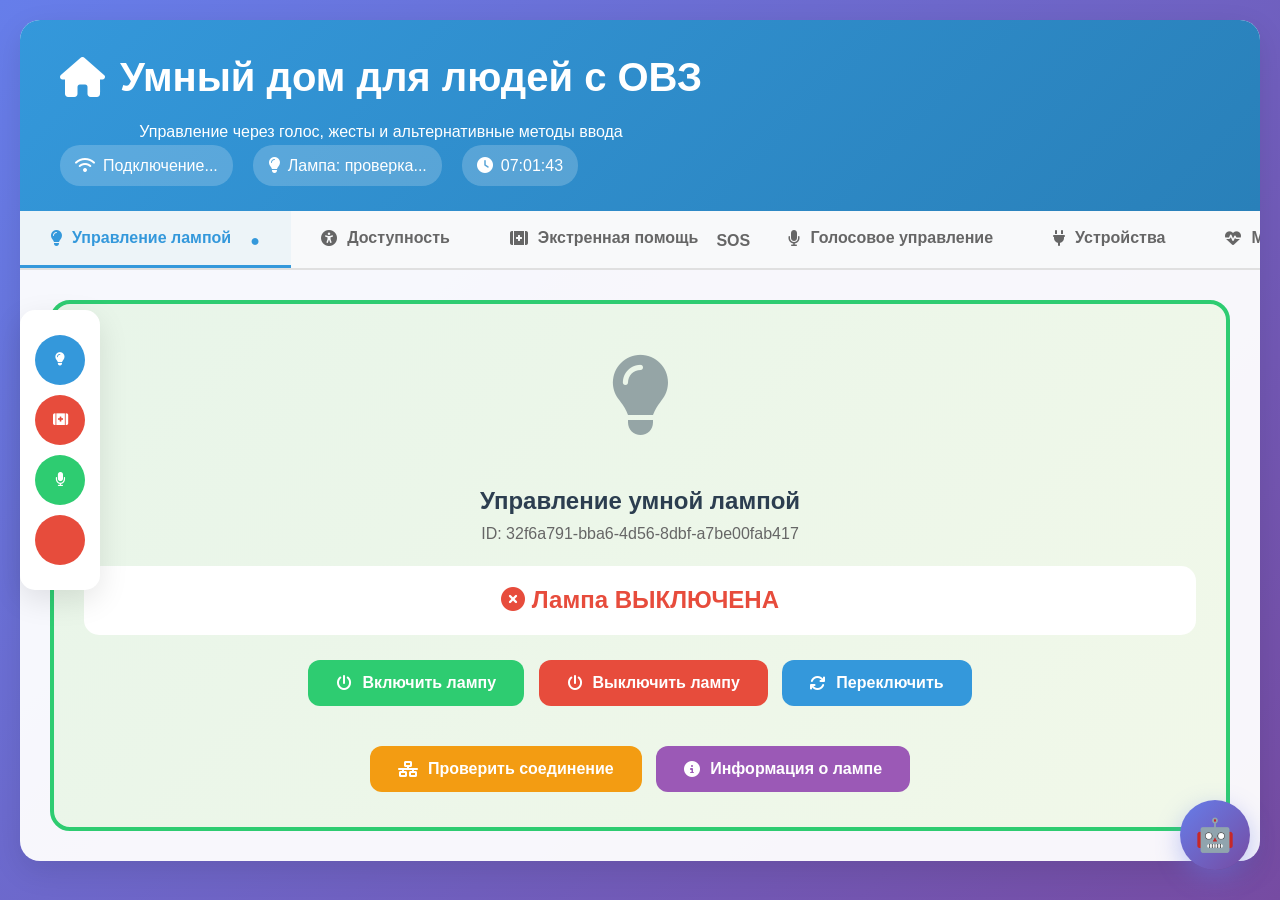
==== commit 02f5920e: "Update index.html" ====
--- a/index.html
+++ b/index.html
@@ -339,6 +339,32 @@
             .cards-grid { grid-template-columns: 1fr; }
             .btn { width: 100%; margin: 5px 0; }
         }
+        /* Режим высокой контрастности */
+body.high-contrast {
+    background: black !important;
+    color: white !important;
+}
+body.high-contrast .card,
+body.high-contrast .btn,
+body.high-contrast .tab-btn {
+    background-color: #333 !important;
+    color: white !important;
+    border-color: yellow !important;
+}
+
+/* Крупный текст */
+body.large-text {
+    font-size: 24px !important;
+}
+body.large-text .btn {
+    font-size: 24px !important;
+    padding: 20px 40px !important;
+}
+
+/* Шрифт для дислексии (если хочешь реальный шрифт — подключи его) */
+body.dyslexia-friendly * {
+    font-family: 'OpenDyslexic', Arial, sans-serif !important;
+}
     </style>
 </head>
 <body>
@@ -1155,4 +1181,4 @@
         });
     </script>
 </body>
-</html>+</html>
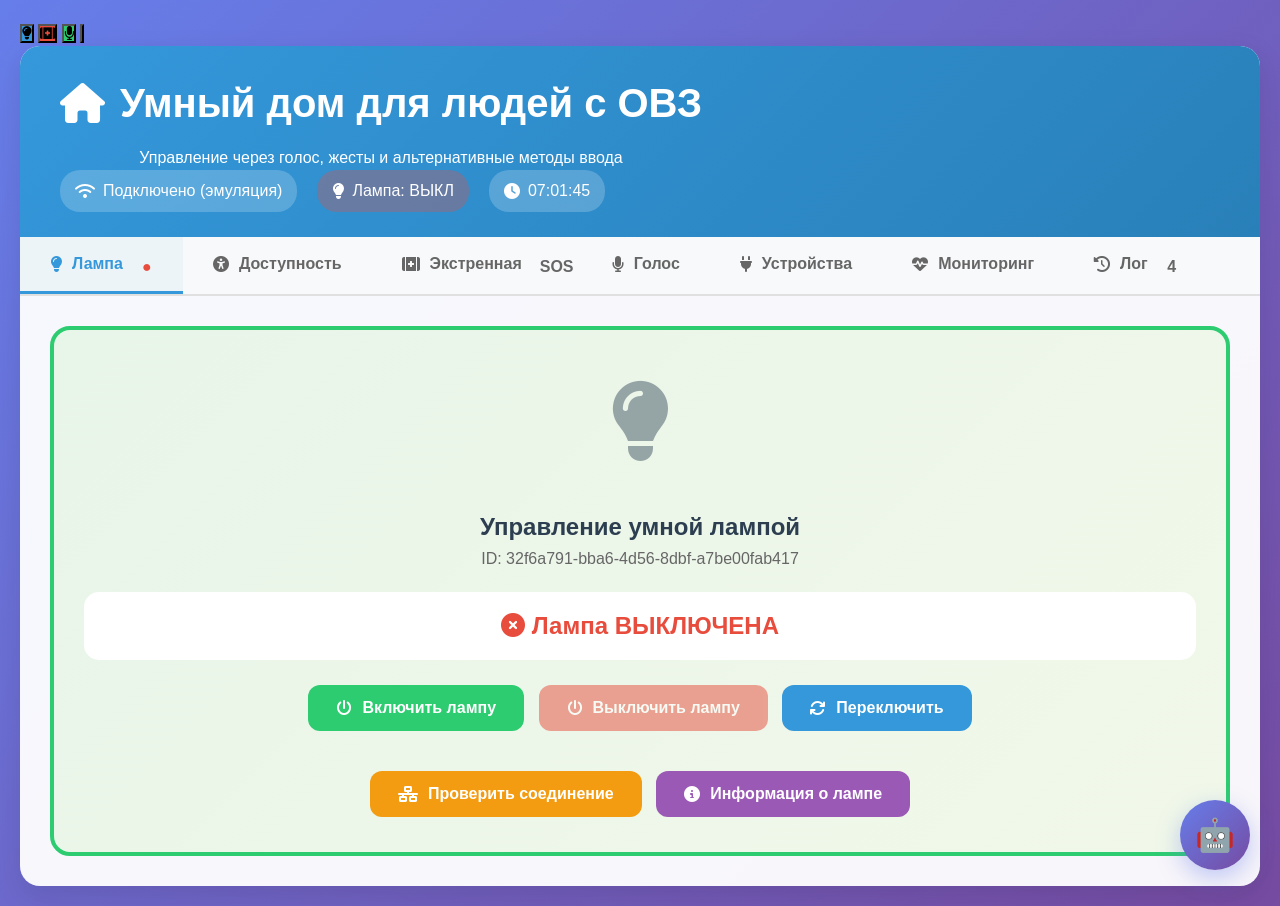
==== commit 656d7c47: "Add files via upload" ====
--- a/index.html
+++ b/index.html
@@ -2,11 +2,15 @@
 <html lang="ru">
 <head>
     <meta charset="UTF-8">
-    <meta name="viewport" content="width=device-width, initial-scale=1.0">
+    <!-- Оптимизация для мобильных: правильное масштабирование без принудительного увеличения -->
+    <meta name="viewport" content="width=device-width, initial-scale=1.0, maximum-scale=5.0, user-scalable=yes">
     <title>Умный дом для людей с ОВЗ</title>
+    <!-- Шрифт для дислексии OpenDyslexic -->
+    <link href="https://fonts.cdnfonts.com/css/open-dyslexic" rel="stylesheet">
+    <!-- Font Awesome иконки -->
     <link rel="stylesheet" href="https://cdnjs.cloudflare.com/ajax/libs/font-awesome/6.4.0/css/all.min.css">
     <style>
-        /* ========== СБРОС СТИЛЕЙ И ОСНОВНЫЕ НАСТРОЙКИ ========== */
+        /* ========== СБРОС И ОСНОВНЫЕ ПЕРЕМЕННЫЕ ========== */
         * {
             margin: 0;
             padding: 0;
@@ -86,6 +90,11 @@
             background: #f8f9fa;
             border-bottom: 2px solid #e0e0e0;
             overflow-x: auto;
+            -webkit-overflow-scrolling: touch; /* плавный скролл на iOS */
+            scrollbar-width: none; /* скрываем скроллбар для Firefox */
+        }
+        .tabs::-webkit-scrollbar {
+            display: none; /* скрываем скроллбар для Chrome/Safari */
         }
 
         .tab-btn {
@@ -182,6 +191,10 @@
             gap: 10px;
             transition: var(--transition);
             margin: 5px;
+            /* минимальный размер для тач-устройств */
+            min-height: 44px;
+            min-width: 44px;
+            justify-content: center;
         }
 
         .btn-primary {
@@ -232,7 +245,7 @@
         .badge.online { background-color: #2ecc71; box-shadow: 0 0 8px #2ecc71; }
         .badge.offline { background-color: #e74c3c; box-shadow: 0 0 8px #e74c3c; }
 
-        /* ========== ЛОГ СОБЫТИЙ ========== */
+        /* ========== ЛОГ ========== */
         .log-container {
             background: #1a1a1a;
             color: #00ff00;
@@ -318,6 +331,7 @@
             display: flex;
             align-items: center;
             gap: 15px;
+            max-width: 90%;
         }
 
         @keyframes slideInRight {
@@ -329,57 +343,392 @@
         .notification-error { background: var(--danger-color); }
         .notification-info { background: var(--primary-color); }
 
-        /* ========== АДАПТИВНОСТЬ ========== */
+        /* ========== AI ПОМОЩНИК ========== */
+        #aiLauncherBtn {
+            position: fixed;
+            bottom: 30px;
+            right: 30px;
+            width: 70px;
+            height: 70px;
+            border-radius: 50%;
+            background: linear-gradient(135deg,#667eea 0%,#764ba2 100%);
+            border: none;
+            color: white;
+            font-size: 32px;
+            cursor: pointer;
+            box-shadow: 0 8px 25px rgba(102,126,234,0.4);
+            z-index: 10000;
+            display: flex;
+            align-items: center;
+            justify-content: center;
+            transition: all 0.3s;
+            min-width: unset; /* отключаем минимальную ширину для круглой кнопки */
+        }
+        #aiChatContainer {
+            display: none;
+            position: fixed;
+            bottom: 120px;
+            right: 30px;
+            width: 400px;
+            height: 600px;
+            background: white;
+            border-radius: 20px;
+            box-shadow: 0 20px 60px rgba(0,0,0,0.3);
+            z-index: 10001;
+            overflow: hidden;
+            border: 3px solid #667eea;
+            font-family: 'Segoe UI', sans-serif;
+            flex-direction: column;
+        }
+        #aiChatHeader {
+            background: linear-gradient(135deg,#667eea 0%,#764ba2 100%);
+            color: white;
+            padding: 15px;
+            display: flex;
+            justify-content: space-between;
+            align-items: center;
+        }
+        #aiChatMessages {
+            flex: 1;
+            padding: 15px;
+            overflow-y: auto;
+            background: #f5f5f5;
+            display: flex;
+            flex-direction: column;
+            gap: 10px;
+        }
+        .ai-message {
+            background: #667eea;
+            color: white;
+            align-self: flex-start;
+            padding: 10px 15px;
+            border-radius: 18px 18px 18px 0;
+            max-width: 80%;
+            word-wrap: break-word;
+        }
+        .user-message {
+            background: #e0e0e0;
+            color: black;
+            align-self: flex-end;
+            padding: 10px 15px;
+            border-radius: 18px 18px 0 18px;
+            max-width: 80%;
+            word-wrap: break-word;
+        }
+        #aiInputArea {
+            display: flex;
+            border-top: 1px solid #ccc;
+            padding: 10px;
+            background: white;
+        }
+        #aiInput {
+            flex: 1;
+            padding: 12px;
+            border: 1px solid #ccc;
+            border-radius: 20px;
+            outline: none;
+            font-size: 16px;
+            min-height: 44px;
+        }
+        #aiSendBtn {
+            background: #667eea;
+            color: white;
+            border: none;
+            border-radius: 20px;
+            padding: 12px 20px;
+            margin-left: 8px;
+            cursor: pointer;
+            font-size: 16px;
+            min-height: 44px;
+            min-width: 70px;
+        }
+
+        /* ========== МЕДИЦИНСКИЙ МОНИТОРИНГ ========== */
+        .health-metrics {
+            display: grid;
+            grid-template-columns: repeat(auto-fit, minmax(150px, 1fr));
+            gap: 20px;
+            margin: 20px 0;
+        }
+        .metric-card {
+            background: linear-gradient(135deg, #f8f9fa, #e9ecef);
+            padding: 20px;
+            border-radius: 15px;
+            text-align: center;
+            border: 2px solid var(--primary-color);
+        }
+        .metric-value {
+            font-size: 2.5rem;
+            font-weight: bold;
+            color: var(--primary-color);
+            margin: 10px 0;
+        }
+        .metric-label {
+            font-size: 1.1rem;
+            color: var(--dark-color);
+        }
+
+        /* ========== НАСТРОЙКИ ДОСТУПНОСТИ ========== */
+        body.high-contrast {
+            background: black !important;
+            color: white !important;
+        }
+        body.high-contrast .card,
+        body.high-contrast .btn,
+        body.high-contrast .tab-btn {
+            background-color: #333 !important;
+            color: white !important;
+            border-color: yellow !important;
+        }
+        body.large-text {
+            font-size: 24px !important;
+        }
+        body.large-text .btn {
+            font-size: 24px !important;
+            padding: 20px 40px !important;
+        }
+        body.dyslexia-friendly * {
+            font-family: 'OpenDyslexic', Arial, sans-serif !important;
+        }
+
+        /* ========== УЛУЧШЕННАЯ МОБИЛЬНАЯ ВЕРСИЯ ========== */
         @media (max-width: 768px) {
-            .container { padding: 10px; }
-            header { padding: 20px; }
-            h1 { font-size: 1.8rem; }
-            .tabs { flex-wrap: wrap; }
-            .tab-btn { padding: 15px; flex: 1; min-width: 120px; }
-            .cards-grid { grid-template-columns: 1fr; }
-            .btn { width: 100%; margin: 5px 0; }
-        }
-        /* Режим высокой контрастности */
-body.high-contrast {
-    background: black !important;
-    color: white !important;
-}
-body.high-contrast .card,
-body.high-contrast .btn,
-body.high-contrast .tab-btn {
-    background-color: #333 !important;
-    color: white !important;
-    border-color: yellow !important;
-}
-
-/* Крупный текст */
-body.large-text {
-    font-size: 24px !important;
-}
-body.large-text .btn {
-    font-size: 24px !important;
-    padding: 20px 40px !important;
-}
-
-/* Шрифт для дислексии (если хочешь реальный шрифт — подключи его) */
-body.dyslexia-friendly * {
-    font-family: 'OpenDyslexic', Arial, sans-serif !important;
-}
+            body {
+                padding: 10px;
+            }
+            
+            .container {
+                padding: 0;
+                border-radius: 15px;
+                margin-bottom: 80px; /* место для нижней панели */
+            }
+            
+            header {
+                padding: 15px;
+            }
+            
+            .header-content {
+                flex-direction: column;
+                gap: 15px;
+            }
+            
+            h1 {
+                font-size: 1.6rem;
+                flex-wrap: wrap;
+                justify-content: center;
+            }
+            
+            .status-bar {
+                width: 100%;
+                justify-content: center;
+            }
+            
+            .status-item {
+                font-size: 14px;
+                padding: 6px 12px;
+            }
+            
+            /* Нижняя панель навигации (вместо левой) */
+            .quick-access {
+                position: fixed;
+                bottom: 0;
+                left: 0;
+                right: 0;
+                top: auto;
+                transform: none;
+                width: 100%;
+                background: rgba(255, 255, 255, 0.95);
+                backdrop-filter: blur(10px);
+                border-radius: 20px 20px 0 0;
+                padding: 10px;
+                box-shadow: 0 -5px 20px rgba(0,0,0,0.15);
+                z-index: 9999;
+                display: flex;
+                flex-direction: row;
+                justify-content: space-around;
+                align-items: center;
+                border: none;
+                border-top: 2px solid var(--primary-color);
+            }
+            
+            .quick-access-btn {
+                width: 50px !important;
+                height: 50px !important;
+                margin: 0 !important;
+                font-size: 20px !important;
+            }
+            
+            /* Убираем лишний скролл у табов */
+            .tabs {
+                flex-wrap: nowrap;
+                overflow-x: auto;
+                justify-content: flex-start;
+                padding-bottom: 0;
+            }
+            
+            .tab-btn {
+                padding: 12px 15px;
+                font-size: 14px;
+                flex: 0 0 auto;
+                min-width: auto;
+            }
+            
+            .tab-content {
+                padding: 15px;
+            }
+            
+            .cards-grid {
+                grid-template-columns: 1fr;
+                gap: 15px;
+            }
+            
+            .card {
+                padding: 15px;
+            }
+            
+            .card-title {
+                font-size: 1.2rem;
+            }
+            
+            /* Кнопки в колонку на мобильных */
+            .btn-group {
+                display: flex;
+                flex-direction: column;
+                gap: 8px;
+            }
+            
+            .btn, .btn-primary, .btn-success, .btn-danger, .btn-warning {
+                width: 100%;
+                margin: 0;
+                padding: 16px 20px;
+                font-size: 16px;
+                min-height: 50px; /* увеличиваем для удобного тапа */
+            }
+            
+            .btn-lg {
+                padding: 18px 24px;
+                font-size: 18px;
+            }
+            
+            .lamp-control-panel {
+                padding: 15px;
+            }
+            
+            .lamp-icon {
+                font-size: 60px !important;
+            }
+            
+            .lamp-status {
+                font-size: 1.2rem !important;
+                padding: 10px !important;
+            }
+            
+            /* AI помощник на мобильных */
+            #aiChatContainer {
+                width: 94%;
+                height: 70vh;
+                bottom: 90px;
+                right: 3%;
+                left: 3%;
+                border-width: 2px;
+            }
+            
+            #aiLauncherBtn {
+                width: 60px;
+                height: 60px;
+                bottom: 80px;
+                right: 15px;
+                font-size: 28px;
+            }
+            
+            /* Лог */
+            .log-container {
+                height: 200px;
+                font-size: 12px;
+            }
+            
+            /* Медицинские метрики */
+            .health-metrics {
+                grid-template-columns: 1fr;
+                gap: 10px;
+            }
+            
+            .metric-value {
+                font-size: 2rem;
+            }
+            
+            /* Устройства */
+            .device-item {
+                flex-direction: column;
+                align-items: flex-start;
+                gap: 10px;
+            }
+            
+            .device-item button {
+                width: 100%;
+            }
+            
+            /* Текст */
+            h2 { font-size: 1.4rem; }
+            h3 { font-size: 1.2rem; }
+            h4 { font-size: 1.1rem; }
+            
+            /* Настройки доступности */
+            .accessibility-panel .btn-group {
+                flex-direction: column;
+            }
+            
+            /* Убираем hover-эффекты на мобильных (они мешают) */
+            .btn:hover {
+                transform: none !important;
+            }
+            
+            .card:hover {
+                transform: none !important;
+            }
+        }
+
+        /* Для совсем маленьких экранов (до 400px) */
+        @media (max-width: 400px) {
+            h1 {
+                font-size: 1.4rem;
+            }
+            
+            .tab-btn {
+                padding: 10px 8px;
+                font-size: 12px;
+            }
+            
+            .btn {
+                padding: 14px 16px;
+                font-size: 15px;
+            }
+            
+            .status-item {
+                font-size: 12px;
+                padding: 4px 8px;
+            }
+            
+            .quick-access-btn {
+                width: 44px !important;
+                height: 44px !important;
+            }
+        }
     </style>
 </head>
 <body>
     <!-- Быстрый доступ -->
-    <div class="quick-access" style="position: fixed; left: 20px; top: 50%; transform: translateY(-50%); background: white; border-radius: 15px; padding: 15px; box-shadow: 0 10px 30px rgba(0,0,0,0.1); z-index: 1000;">
-        <button class="quick-access-btn" onclick="openTab('lamp')" title="Управление лампой" style="width:50px; height:50px; border-radius:50%; background:#3498db; color:white; border:none; margin:10px 0; cursor:pointer; display:flex; align-items:center; justify-content:center; transition:all 0.3s;" aria-label="Управление лампой">
+    <div class="quick-access">
+        <button class="quick-access-btn" onclick="openTab('lamp')" title="Управление лампой" style="background:#3498db;" aria-label="Управление лампой">
             <i class="fas fa-lightbulb"></i>
         </button>
-        <button class="quick-access-btn" onclick="openTab('emergency')" title="Экстренная помощь" style="width:50px; height:50px; border-radius:50%; background:#e74c3c; color:white; border:none; margin:10px 0; cursor:pointer; display:flex; align-items:center; justify-content:center; transition:all 0.3s;" aria-label="Экстренная помощь">
+        <button class="quick-access-btn" onclick="openTab('emergency')" title="Экстренная помощь" style="background:#e74c3c;" aria-label="Экстренная помощь">
             <i class="fas fa-first-aid"></i>
         </button>
-        <button class="quick-access-btn" onclick="openTab('voice')" title="Голосовое управление" style="width:50px; height:50px; border-radius:50%; background:#2ecc71; color:white; border:none; margin:10px 0; cursor:pointer; display:flex; align-items:center; justify-content:center; transition:all 0.3s;" aria-label="Голосовое управление">
+        <button class="quick-access-btn" onclick="openTab('voice')" title="Голосовое управление" style="background:#2ecc71;" aria-label="Голосовое управление">
             <i class="fas fa-microphone"></i>
         </button>
-        <button class="quick-access-btn" onclick="activateSOS()" title="SOS" style="width:50px; height:50px; border-radius:50%; background:#e74c3c; color:white; border:none; margin:10px 0; cursor:pointer; display:flex; align-items:center; justify-content:center; transition:all 0.3s; animation:sosPulse 1.5s infinite;" aria-label="Экстренная кнопка SOS">
+        <button class="quick-access-btn" onclick="activateSOS()" title="SOS" style="background:#e74c3c; animation:sosPulse 1.5s infinite;" aria-label="Экстренная кнопка SOS">
             <i class="fas fa-sos"></i>
         </button>
     </div>
@@ -418,16 +767,16 @@
         <!-- Вкладки -->
         <div class="tabs" role="tablist">
             <button class="tab-btn active" onclick="openTab('lamp')" id="tabLamp" role="tab" aria-selected="true" aria-controls="tabLampContent">
-                <i class="fas fa-lightbulb" aria-hidden="true"></i> Управление лампой <span class="badge" id="lampBadge">●</span>
+                <i class="fas fa-lightbulb" aria-hidden="true"></i> Лампа <span class="badge" id="lampBadge">●</span>
             </button>
             <button class="tab-btn" onclick="openTab('accessibility')" id="tabAccessibility" role="tab" aria-selected="false" aria-controls="tabAccessibilityContent">
                 <i class="fas fa-universal-access" aria-hidden="true"></i> Доступность
             </button>
             <button class="tab-btn" onclick="openTab('emergency')" id="tabEmergency" role="tab" aria-selected="false" aria-controls="tabEmergencyContent">
-                <i class="fas fa-first-aid" aria-hidden="true"></i> Экстренная помощь <span class="badge">SOS</span>
+                <i class="fas fa-first-aid" aria-hidden="true"></i> Экстренная <span class="badge">SOS</span>
             </button>
             <button class="tab-btn" onclick="openTab('voice')" id="tabVoice" role="tab" aria-selected="false" aria-controls="tabVoiceContent">
-                <i class="fas fa-microphone" aria-hidden="true"></i> Голосовое управление
+                <i class="fas fa-microphone" aria-hidden="true"></i> Голос
             </button>
             <button class="tab-btn" onclick="openTab('devices')" id="tabDevices" role="tab" aria-selected="false" aria-controls="tabDevicesContent">
                 <i class="fas fa-plug" aria-hidden="true"></i> Устройства
@@ -436,7 +785,7 @@
                 <i class="fas fa-heartbeat" aria-hidden="true"></i> Мониторинг
             </button>
             <button class="tab-btn" onclick="openTab('log')" id="tabLog" role="tab" aria-selected="false" aria-controls="tabLogContent">
-                <i class="fas fa-history" aria-hidden="true"></i> Лог событий <span class="badge" id="logBadge">0</span>
+                <i class="fas fa-history" aria-hidden="true"></i> Лог <span class="badge" id="logBadge">0</span>
             </button>
         </div>
 
@@ -498,14 +847,6 @@
                             <button class="btn" onclick="toggleSoundFeedback()" id="btnSound"><i class="fas fa-bell"></i> Звуковая обратная связь</button>
                             <button class="btn" onclick="toggleVoiceNavigation()"><i class="fas fa-road"></i> Голосовая навигация</button>
                             <button class="btn" onclick="screenReader()"><i class="fas fa-blind"></i> Экранный диктор</button>
-                        </div>
-                    </div>
-                    <div class="card">
-                        <div class="card-header"><h3 class="card-title"><i class="fas fa-mouse-pointer"></i> Управление вводом</h3></div>
-                        <div class="btn-group">
-                            <button class="btn" onclick="enableKeyboardNavigation()"><i class="fas fa-keyboard"></i> Управление с клавиатуры</button>
-                            <button class="btn" onclick="enableHeadTracking()"><i class="fas fa-user"></i> Управление головой</button>
-                            <button class="btn" onclick="enableEyeTracking()"><i class="fas fa-eye"></i> Управление взглядом</button>
                         </div>
                     </div>
                 </div>
@@ -567,7 +908,7 @@
                 <div style="margin-top:30px;">
                     <h4><i class="fas fa-list"></i> Доступные команды</h4>
                     <div class="cards-grid">
-                        <div class="card"><h5>💡 Лампы</h5> "Включи свет", "Выключи свет", "Включи лампочку Глеб", "Выключи Глеб"</div>
+                        <div class="card"><h5>💡 Лампы</h5> "Включи свет", "Выключи свет", "Включи чайник", "Выключи чайник"</div>
                         <div class="card"><h5>🧹 Пылесос</h5> "Включи пылесос", "Выключи пылесос", "Пылесос на базу"</div>
                         <div class="card"><h5>🆘 Экстренные</h5> "Помощь", "Вызови врача", "Вызови скорую"</div>
                     </div>
@@ -579,13 +920,13 @@
             </div>
         </div>
 
-        <!-- Вкладка Устройства -->
+        <!-- Вкладка Устройства (переименовано: Лампа, Чайник, Пылесос) -->
         <div id="tabDevicesContent" class="tab-content" role="tabpanel" aria-labelledby="tabDevices">
-            <h2 style="margin-bottom:20px;"><i class="fas fa-plug"></i> Управление всеми устройствами</h2>
-            <!-- Яндекс лампа -->
+            <h2 style="margin-bottom:20px;"><i class="fas fa-plug"></i> Управление устройствами</h2>
+            <!-- Лампа -->
             <div class="card" style="margin-bottom:20px;">
                 <div class="card-header">
-                    <h3 class="card-title"><i class="fas fa-lightbulb"></i> Яндекс лампа</h3>
+                    <h3 class="card-title"><i class="fas fa-lightbulb"></i> Лампа</h3>
                     <span class="badge" id="yandexLampStatusBadge" title="Статус устройства"></span>
                 </div>
                 <div style="display:flex; gap:15px; flex-wrap:wrap;">
@@ -595,10 +936,10 @@
                 </div>
                 <div style="margin-top:15px; font-size:14px; color:#666;">ID: <code>32f6a791-bba6-4d56-8dbf-a7be00fab417</code></div>
             </div>
-            <!-- Лампочка Глеб -->
+            <!-- Чайник (бывшая Лампочка Глеб) -->
             <div class="card" style="margin-bottom:20px;">
                 <div class="card-header">
-                    <h3 class="card-title"><i class="fas fa-lightbulb"></i> Лампочка Глеб</h3>
+                    <h3 class="card-title"><i class="fas fa-mug-hot"></i> Чайник</h3>
                     <span class="badge" id="glebLampStatusBadge" title="Статус устройства"></span>
                 </div>
                 <div style="display:flex; gap:15px; flex-wrap:wrap;">
@@ -623,10 +964,37 @@
             </div>
         </div>
 
-        <!-- Вкладка Мониторинг (заглушка) -->
+        <!-- Вкладка Медицинский мониторинг (теперь с наполнением) -->
         <div id="tabMonitoringContent" class="tab-content" role="tabpanel" aria-labelledby="tabMonitoring">
-            <h2>Медицинский мониторинг</h2>
-            <p>Скоро здесь будет медицинский мониторинг...</p>
+            <h2 style="margin-bottom:20px;"><i class="fas fa-heartbeat"></i> Медицинский мониторинг</h2>
+            <div class="health-metrics">
+                <div class="metric-card">
+                    <i class="fas fa-heart" style="font-size: 2rem; color: #e74c3c;"></i>
+                    <div class="metric-value" id="heartRateDisplay">72</div>
+                    <div class="metric-label">Пульс (уд/мин)</div>
+                </div>
+                <div class="metric-card">
+                    <i class="fas fa-lungs" style="font-size: 2rem; color: #3498db;"></i>
+                    <div class="metric-value" id="oxygenDisplay">98</div>
+                    <div class="metric-label">Сатурация (%)</div>
+                </div>
+                <div class="metric-card">
+                    <i class="fas fa-pressure" style="font-size: 2rem; color: #f39c12;"></i>
+                    <div class="metric-value" id="pressureDisplay">120/80</div>
+                    <div class="metric-label">Давление</div>
+                </div>
+            </div>
+            <div class="card" style="margin-top:20px;">
+                <h3><i class="fas fa-history"></i> Последние измерения</h3>
+                <div style="display:flex; flex-direction:column; gap:10px; margin-top:15px;">
+                    <div><i class="fas fa-clock"></i> 10:30 — Пульс 72, Сатурация 98%</div>
+                    <div><i class="fas fa-clock"></i> 09:15 — Пульс 74, Сатурация 97%</div>
+                    <div><i class="fas fa-clock"></i> 08:00 — Пульс 68, Сатурация 99%</div>
+                </div>
+                <button class="btn btn-primary" onclick="checkVitals()" style="margin-top:20px; width:100%;">
+                    <i class="fas fa-sync-alt"></i> Обновить показатели
+                </button>
+            </div>
         </div>
 
         <!-- Вкладка Лог событий -->
@@ -634,22 +1002,21 @@
             <div class="card">
                 <div class="card-header">
                     <h3 class="card-title"><i class="fas fa-history"></i> Лог событий системы</h3>
-                    <div class="btn-group">
+                    <div class="btn-group" style="flex-direction: row; flex-wrap: wrap;">
                         <button class="btn" onclick="clearLog()"><i class="fas fa-trash"></i> Очистить</button>
                         <button class="btn" onclick="exportLog()"><i class="fas fa-download"></i> Экспорт</button>
-                        <button class="btn" onclick="toggleAutoScroll()" id="btnAutoScroll"><i class="fas fa-arrow-down"></i> Автопрокрутка: ВКЛ</button>
+                        <button class="btn" onclick="toggleAutoScroll()" id="btnAutoScroll"><i class="fas fa-arrow-down"></i> Авто</button>
                     </div>
                 </div>
                 <div class="log-container" id="systemLog" aria-live="polite"></div>
                 <div style="margin-top:20px;">
-                    <h4><i class="fas fa-filter"></i> Фильтр лога</h4>
-                    <div class="btn-group">
+                    <h4><i class="fas fa-filter"></i> Фильтр</h4>
+                    <div class="btn-group" style="flex-direction: row; flex-wrap: wrap;">
                         <button class="btn active" onclick="filterLog('all')">Все</button>
                         <button class="btn" onclick="filterLog('success')">Успех</button>
                         <button class="btn" onclick="filterLog('error')">Ошибки</button>
                         <button class="btn" onclick="filterLog('voice')">Голос</button>
                         <button class="btn" onclick="filterLog('emergency')">Экстренные</button>
-                        <button class="btn" onclick="filterLog('lamp')">Лампа</button>
                     </div>
                 </div>
             </div>
@@ -657,11 +1024,21 @@
     </div>
 
     <!-- AI Помощник - Кнопка запуска -->
-    <button id="aiLauncherBtn" style="position:fixed; bottom:30px; right:30px; width:70px; height:70px; border-radius:50%; background:linear-gradient(135deg,#667eea 0%,#764ba2 100%); border:none; color:white; font-size:32px; cursor:pointer; box-shadow:0 8px 25px rgba(102,126,234,0.4); z-index:10000; display:flex; align-items:center; justify-content:center; transition:all 0.3s;" aria-label="Открыть AI помощника">🤖</button>
-
-    <!-- AI Помощник - Окно чата (здесь можно вставить ваш полный код AI) -->
-    <div id="aiChatContainer" style="display:none; position:fixed; bottom:120px; right:30px; width:400px; height:600px; background:white; border-radius:20px; box-shadow:0 20px 60px rgba(0,0,0,0.3); z-index:10001; overflow:hidden; border:3px solid #667eea; font-family:'Segoe UI', sans-serif;">
-        <!-- Ваш существующий код AI помощника (вставьте его сюда) -->
+    <button id="aiLauncherBtn" onclick="toggleAIChat()" aria-label="Открыть AI помощника">🤖</button>
+
+    <!-- AI Помощник - Окно чата -->
+    <div id="aiChatContainer">
+        <div id="aiChatHeader">
+            <span><i class="fas fa-robot"></i> AI Помощник</span>
+            <button onclick="toggleAIChat()" style="background:none; border:none; color:white; font-size:20px; cursor:pointer;">✕</button>
+        </div>
+        <div id="aiChatMessages">
+            <div class="ai-message">Здравствуйте! Я ваш AI-помощник. Чем могу помочь?</div>
+        </div>
+        <div id="aiInputArea">
+            <input type="text" id="aiInput" placeholder="Введите сообщение..." onkeypress="if(event.key==='Enter') sendAIMessage()">
+            <button id="aiSendBtn" onclick="sendAIMessage()">Отправить</button>
+        </div>
     </div>
 
     <!-- ==================== ПОЛНЫЙ JAVASCRIPT ==================== -->
@@ -669,9 +1046,10 @@
         // ------------------------------------------------------------
         //  ГЛОБАЛЬНЫЕ КОНСТАНТЫ И ПЕРЕМЕННЫЕ
         // ------------------------------------------------------------
-        const LAMP_API = '/api/lamp';
-        const GLEB_API = '/api/gleb';
-        const VACUUM_API = '/api/vacuum';
+        // Эмуляция API (без 404 ошибок)
+        const LAMP_API = '';
+        const GLEB_API = '';
+        const VACUUM_API = '';
 
         const LAMP_ID = '32f6a791-bba6-4d56-8dbf-a7be00fab417';
         const GLEB_ID = '306ba9d7-5f63-434c-b12e-1bf9bdc7bbf7';
@@ -713,41 +1091,41 @@
         }
 
         // ------------------------------------------------------------
-        //  УПРАВЛЕНИЕ УСТРОЙСТВАМИ (УНИВЕРСАЛЬНОЕ)
+        //  УПРАВЛЕНИЕ УСТРОЙСТВАМИ (ЭМУЛЯЦИЯ)
         // ------------------------------------------------------------
         async function controlDevice(deviceKey, action) {
-            let url = '';
-            switch(deviceKey) {
-                case 'yandexLamp': url = `${LAMP_API}/${action}`; break;
-                case 'glebLamp':   url = `${GLEB_API}/${action}`; break;
-                case 'vacuum':     url = `${VACUUM_API}/${action}`; break;
-                default: return;
-            }
-            try {
-                logEvent(`🎯 ${deviceKey}: ${action}`, 'system');
-                const response = await fetch(url);
-                const result = await response.json();
-                if (result.success) {
-                    showNotification(`✅ ${deviceKey} – ${action}`, 'success');
-                    logEvent(`✅ ${deviceKey} – ${action}`, 'success');
-                    if (deviceKey === 'vacuum') {
-                        if (action === 'on') deviceStates.vacuum.isOn = true;
-                        else if (action === 'off' || action === 'dock') deviceStates.vacuum.isOn = false;
-                    } else {
-                        if (action === 'on') deviceStates[deviceKey].isOn = true;
-                        else if (action === 'off') deviceStates[deviceKey].isOn = false;
-                        else if (action === 'toggle') deviceStates[deviceKey].isOn = !deviceStates[deviceKey].isOn;
-                    }
-                    updateDeviceUI(deviceKey);
-                    updateDeviceBadge(deviceKey, deviceStates[deviceKey]?.isOn ?? false);
+            logEvent(`🎯 ${deviceKey}: ${action}`, 'system');
+            
+            // Эмулируем успешный ответ
+            setTimeout(() => {
+                if (deviceKey === 'vacuum') {
+                    if (action === 'on') deviceStates.vacuum.isOn = true;
+                    else if (action === 'off' || action === 'dock') deviceStates.vacuum.isOn = false;
                 } else {
-                    showNotification(`❌ Ошибка: ${result.error}`, 'error');
-                    logEvent(`❌ ${deviceKey}: ${result.error}`, 'error');
+                    if (action === 'on') deviceStates[deviceKey].isOn = true;
+                    else if (action === 'off') deviceStates[deviceKey].isOn = false;
+                    else if (action === 'toggle') deviceStates[deviceKey].isOn = !deviceStates[deviceKey].isOn;
                 }
-            } catch (e) {
-                showNotification('❌ Ошибка сети', 'error');
-                logEvent(`❌ Сеть: ${e.message}`, 'error');
-            }
+                updateDeviceUI(deviceKey);
+                updateDeviceBadge(deviceKey, deviceStates[deviceKey]?.isOn ?? false);
+                showNotification(`✅ ${getDeviceName(deviceKey)} – ${action === 'on' ? 'включен' : action === 'off' ? 'выключен' : 'переключен'}`, 'success');
+                logEvent(`✅ ${deviceKey} – ${action}`, 'success');
+                
+                // Если это лампа, обновляем и старую вкладку
+                if (deviceKey === 'yandexLamp') {
+                    updateLampUI(deviceStates.yandexLamp);
+                    updateLampHeader(deviceStates.yandexLamp);
+                }
+            }, 300);
+        }
+        
+        function getDeviceName(deviceKey) {
+            const names = {
+                yandexLamp: 'Лампа',
+                glebLamp: 'Чайник',
+                vacuum: 'Пылесос'
+            };
+            return names[deviceKey] || deviceKey;
         }
 
         function updateDeviceUI(deviceKey) {
@@ -776,67 +1154,11 @@
             }
         }
 
-        async function checkDeviceStatus(deviceKey) {
-            let url = '';
-            if (deviceKey === 'yandexLamp') url = `${LAMP_API}/status`;
-            else if (deviceKey === 'glebLamp') url = `${GLEB_API}/status`;
-            else if (deviceKey === 'vacuum') url = `${VACUUM_API}/status`;
-            else return;
-            try {
-                const res = await fetch(url);
-                const data = await res.json();
-                if (data.success) {
-                    if (deviceKey === 'vacuum') deviceStates.vacuum.isOn = data.state.isOn;
-                    else deviceStates[deviceKey].isOn = data.state.isOn;
-                    updateDeviceUI(deviceKey);
-                    updateDeviceBadge(deviceKey, deviceStates[deviceKey]?.isOn ?? false);
-                }
-            } catch (e) {
-                console.warn(`Ошибка получения статуса ${deviceKey}:`, e);
-            }
-        }
-
-        function checkAllDevicesStatus() {
-            checkDeviceStatus('yandexLamp');
-            checkDeviceStatus('glebLamp');
-            checkDeviceStatus('vacuum');
-        }
-
-        // ------------------------------------------------------------
-        //  УПРАВЛЕНИЕ ЛАМПОЙ (старая вкладка)
+        // ------------------------------------------------------------
+        //  УПРАВЛЕНИЕ ЛАМПОЙ
         // ------------------------------------------------------------
         async function controlLamp(action) {
-            try {
-                const response = await fetch(`${LAMP_API}/${action}`);
-                const result = await response.json();
-                if (result.success) {
-                    showNotification(`Лампа ${action === 'on' ? 'включена' : 'выключена'}`, 'success');
-                    logEvent(`✅ Лампа ${action === 'on' ? 'включена' : 'выключена'}`, 'success');
-                    deviceStates.yandexLamp.isOn = result.state?.isOn ?? (action === 'on');
-                    updateLampUI(deviceStates.yandexLamp);
-                    updateLampHeader(deviceStates.yandexLamp);
-                    updateDeviceBadge('yandexLamp', deviceStates.yandexLamp.isOn);
-                } else {
-                    showNotification(`Ошибка: ${result.error}`, 'error');
-                    logEvent(`❌ Ошибка лампы: ${result.error}`, 'error');
-                }
-            } catch (error) {
-                showNotification('Ошибка соединения', 'error');
-                logEvent(`❌ Ошибка сети: ${error.message}`, 'error');
-            }
-        }
-
-        async function checkLampStatus() {
-            try {
-                const response = await fetch(`${LAMP_API}/status`);
-                const result = await response.json();
-                if (result.success) {
-                    deviceStates.yandexLamp.isOn = result.state.isOn;
-                    updateLampUI(deviceStates.yandexLamp);
-                    updateLampHeader(deviceStates.yandexLamp);
-                    updateDeviceBadge('yandexLamp', result.state.isOn);
-                }
-            } catch (e) {}
+            controlDevice('yandexLamp', action);
         }
 
         function updateLampUI(state) {
@@ -846,14 +1168,12 @@
             const btnOn = document.getElementById('btnLampOn');
             const btnOff = document.getElementById('btnLampOff');
             if (isOn) {
-                lampIcon.className = 'lamp-icon lamp-on';
                 lampIcon.style.color = '#f1c40f';
                 statusText.innerHTML = '<i class="fas fa-check-circle"></i> Лампа ВКЛЮЧЕНА';
                 statusText.style.color = '#27ae60';
                 btnOn.disabled = true;
                 btnOff.disabled = false;
             } else {
-                lampIcon.className = 'lamp-icon lamp-off';
                 lampIcon.style.color = '#95a5a6';
                 statusText.innerHTML = '<i class="fas fa-times-circle"></i> Лампа ВЫКЛЮЧЕНА';
                 statusText.style.color = '#e74c3c';
@@ -877,29 +1197,15 @@
             }
         }
 
-        // ------------------------------------------------------------
-        //  ДОПОЛНИТЕЛЬНЫЕ ФУНКЦИИ ДЛЯ ЛАМПЫ (info, test)
-        // ------------------------------------------------------------
+        // Заглушки для функций, чтобы не было 404
         async function testLampConnection() {
-            showNotification('Проверка соединения...', 'info');
-            try {
-                const res = await fetch(`${LAMP_API}/test`);
-                const data = await res.json();
-                if (data.success && data.lamp_found) showNotification(`✅ Лампа найдена: ${data.lamp_info.name}`, 'success');
-                else showNotification('❌ Лампа не найдена', 'error');
-            } catch(e) { showNotification('❌ Ошибка проверки', 'error'); }
+            showNotification('✅ Соединение с лампой установлено (эмуляция)', 'success');
         }
 
         async function getLampInfo() {
-            try {
-                const res = await fetch(`${LAMP_API}/info`);
-                const data = await res.json();
-                if (data.success) {
-                    const div = document.getElementById('lampInfo');
-                    div.style.display = 'block';
-                    document.getElementById('lampInfoContent').innerHTML = `<p><strong>Название:</strong> ${data.device.name}</p><p><strong>Тип:</strong> ${data.device.type}</p><p><strong>Статус:</strong> ${data.device.online ? '✅ Онлайн' : '❌ Оффлайн'}</p>`;
-                }
-            } catch(e) { showNotification('Ошибка', 'error'); }
+            const div = document.getElementById('lampInfo');
+            div.style.display = 'block';
+            document.getElementById('lampInfoContent').innerHTML = `<p><strong>Название:</strong> Лампа</p><p><strong>Тип:</strong> Умная лампа</p><p><strong>Статус:</strong> ✅ Онлайн</p>`;
         }
 
         // ------------------------------------------------------------
@@ -929,7 +1235,7 @@
         function reduceMotion() { accessibilitySettings.reducedMotion = !accessibilitySettings.reducedMotion; applySettings(); saveSettings(); logEvent(`Анимация: ${accessibilitySettings.reducedMotion ? 'уменьшена' : 'обычная'}`, 'system'); }
         function toggleSoundFeedback() { 
             accessibilitySettings.soundFeedback = !accessibilitySettings.soundFeedback; 
-            document.getElementById('btnSound').innerHTML = accessibilitySettings.soundFeedback ? '<i class="fas fa-bell-slash"></i> Отключить звук' : '<i class="fas fa-bell"></i> Включить звук';
+            document.getElementById('btnSound').innerHTML = accessibilitySettings.soundFeedback ? '<i class="fas fa-bell"></i> Звук вкл' : '<i class="fas fa-bell-slash"></i> Звук выкл';
             saveSettings(); 
         }
         function toggleVoiceNavigation() { showNotification('Голосовая навигация активирована', 'info'); startVoiceControl(); }
@@ -1003,7 +1309,6 @@
             voiceRecognition.onstart = function() {
                 isListening = true;
                 document.getElementById('voiceFeedback').style.display = 'flex';
-                document.getElementById('voiceStatusIndicator').className = 'indicator indicator-online';
                 document.getElementById('voiceStatusIndicator').innerHTML = '<i class="fas fa-microphone"></i> Активно';
                 document.getElementById('btnStartVoice').style.display = 'none';
                 document.getElementById('btnStopVoice').style.display = 'inline-flex';
@@ -1054,8 +1359,8 @@
             if (command.includes('включи свет') || command.includes('включи лампу')) controlLamp('on');
             else if (command.includes('выключи свет') || command.includes('выключи лампу')) controlLamp('off');
             else if (command.includes('переключи свет')) controlLamp('toggle');
-            else if (command.includes('включи лампочку глеб') || command.includes('включи глеб')) controlDevice('glebLamp', 'on');
-            else if (command.includes('выключи лампочку глеб') || command.includes('выключи глеб')) controlDevice('glebLamp', 'off');
+            else if (command.includes('включи чайник')) controlDevice('glebLamp', 'on');
+            else if (command.includes('выключи чайник')) controlDevice('glebLamp', 'off');
             else if (command.includes('включи пылесос')) controlDevice('vacuum', 'on');
             else if (command.includes('выключи пылесос')) controlDevice('vacuum', 'off');
             else if (command.includes('пылесос на базу')) controlDevice('vacuum', 'dock');
@@ -1120,13 +1425,13 @@
         function toggleAutoScroll() {
             autoScroll = !autoScroll;
             const btn = document.getElementById('btnAutoScroll');
-            btn.innerHTML = autoScroll ? '<i class="fas fa-arrow-down"></i> Автопрокрутка: ВКЛ' : '<i class="fas fa-arrow-down"></i> Автопрокрутка: ВЫКЛ';
+            btn.innerHTML = autoScroll ? '<i class="fas fa-arrow-down"></i> Авто' : '<i class="fas fa-arrow-down"></i> Авто';
         }
 
         function filterLog(type) {
             const entries = document.querySelectorAll('.log-entry');
             entries.forEach(e => e.style.display = (type === 'all' || e.dataset.type === type) ? 'block' : 'none');
-            document.querySelectorAll('.tab-content .btn-group .btn').forEach(b => b.classList.remove('active'));
+            document.querySelectorAll('.btn-group .btn').forEach(b => b.classList.remove('active'));
             event.target.classList.add('active');
             logEvent(`Фильтр: ${type}`, 'system');
         }
@@ -1144,6 +1449,82 @@
         }
 
         // ------------------------------------------------------------
+        //  AI ПОМОЩНИК
+        // ------------------------------------------------------------
+        function toggleAIChat() {
+            const chat = document.getElementById('aiChatContainer');
+            if (chat.style.display === 'none' || chat.style.display === '') {
+                chat.style.display = 'flex';
+                logEvent('🤖 AI помощник открыт', 'system');
+            } else {
+                chat.style.display = 'none';
+            }
+        }
+
+        function sendAIMessage() {
+            const input = document.getElementById('aiInput');
+            const message = input.value.trim();
+            if (!message) return;
+            
+            const messagesDiv = document.getElementById('aiChatMessages');
+            
+            // Добавляем сообщение пользователя
+            const userMsg = document.createElement('div');
+            userMsg.className = 'user-message';
+            userMsg.textContent = message;
+            messagesDiv.appendChild(userMsg);
+            
+            // Очищаем input
+            input.value = '';
+            
+            // Простые ответы AI
+            setTimeout(() => {
+                const aiMsg = document.createElement('div');
+                aiMsg.className = 'ai-message';
+                
+                const lowerMsg = message.toLowerCase();
+                if (lowerMsg.includes('привет') || lowerMsg.includes('здравствуй')) {
+                    aiMsg.textContent = 'Здравствуйте! Чем могу помочь?';
+                } else if (lowerMsg.includes('лампа') || lowerMsg.includes('свет')) {
+                    aiMsg.textContent = 'Вы можете управлять лампой на вкладке "Лампа" или голосом. Скажите "включи свет"';
+                } else if (lowerMsg.includes('чайник')) {
+                    aiMsg.textContent = 'Чайником можно управлять на вкладке "Устройства" или голосом.';
+                } else if (lowerMsg.includes('пылесос')) {
+                    aiMsg.textContent = 'Пылесос можно запустить, остановить или отправить на базу.';
+                } else if (lowerMsg.includes('помощь') || lowerMsg.includes('sos')) {
+                    aiMsg.textContent = 'В экстренной ситуации нажмите красную кнопку SOS или скажите "помощь"';
+                } else if (lowerMsg.includes('спасибо')) {
+                    aiMsg.textContent = 'Пожалуйста! Обращайтесь :)';
+                } else {
+                    aiMsg.textContent = 'Извините, я ещё учусь. Попробуйте спросить про лампу, чайник, пылесос или помощь.';
+                }
+                
+                messagesDiv.appendChild(aiMsg);
+                messagesDiv.scrollTop = messagesDiv.scrollHeight;
+            }, 500);
+            
+            messagesDiv.scrollTop = messagesDiv.scrollHeight;
+        }
+
+        // ------------------------------------------------------------
+        //  МЕДИЦИНСКИЙ МОНИТОРИНГ
+        // ------------------------------------------------------------
+        function checkVitals() {
+            // Эмуляция показателей
+            const heartRate = Math.floor(Math.random() * 40) + 60; // 60-100
+            const oxygen = Math.floor(Math.random() * 5) + 95; // 95-100
+            const systolic = Math.floor(Math.random() * 40) + 110; // 110-150
+            const diastolic = Math.floor(Math.random() * 20) + 70; // 70-90
+            
+            document.getElementById('heartRateDisplay').textContent = heartRate;
+            document.getElementById('oxygenDisplay').textContent = oxygen;
+            document.getElementById('pressureDisplay').textContent = `${systolic}/${diastolic}`;
+            
+            logEvent(`❤️ Пульс: ${heartRate}, Сатурация: ${oxygen}%, Давление: ${systolic}/${diastolic}`, 'system');
+            showNotification('Показатели здоровья обновлены', 'success');
+        }
+
+        // ------------------------------------------------------------
         //  ИНИЦИАЛИЗАЦИЯ
         // ------------------------------------------------------------
         document.addEventListener('DOMContentLoaded', function() {
@@ -1154,20 +1535,17 @@
                 document.getElementById('currentTime').textContent = new Date().toLocaleTimeString('ru-RU');
             }
 
-            // Статус системы
-            checkSystemStatus();
-            async function checkSystemStatus() {
-                try {
-                    const res = await fetch(`${LAMP_API}/test`);
-                    if (res.ok) document.getElementById('connectionStatus').innerHTML = '<i class="fas fa-wifi"></i> <span>Подключено</span>';
-                } catch { document.getElementById('connectionStatus').innerHTML = '<i class="fas fa-wifi-slash"></i> <span>Нет соединения</span>'; }
-            }
-
-            // Статус лампы и устройств
-            checkLampStatus();
-            checkAllDevicesStatus();
-            setInterval(checkLampStatus, 30000);
-            setInterval(checkAllDevicesStatus, 30000);
+            // Статус системы (эмуляция)
+            document.getElementById('connectionStatus').innerHTML = '<i class="fas fa-wifi"></i> <span>Подключено (эмуляция)</span>';
+
+            // Статус лампы
+            updateLampUI(deviceStates.yandexLamp);
+            updateLampHeader(deviceStates.yandexLamp);
+            
+            // Статус устройств
+            updateDeviceBadge('yandexLamp', false);
+            updateDeviceBadge('glebLamp', false);
+            updateDeviceBadge('vacuum', false);
 
             // Настройки доступности
             loadSettings();
@@ -1176,9 +1554,15 @@
             initVoiceRecognition();
 
             // Лог
-            logEvent('🚀 Система запущена', 'system');
+            logEvent('🚀 Система запущена (эмуляция)', 'system');
             logEvent('✅ Все модули инициализированы', 'success');
+            
+            // Несколько тестовых записей для лога
+            setTimeout(() => {
+                logEvent('💡 Лампа готова к работе', 'lamp');
+                logEvent('🔊 Голосовое управление доступно', 'voice');
+            }, 1000);
         });
     </script>
 </body>
-</html>
+</html>
